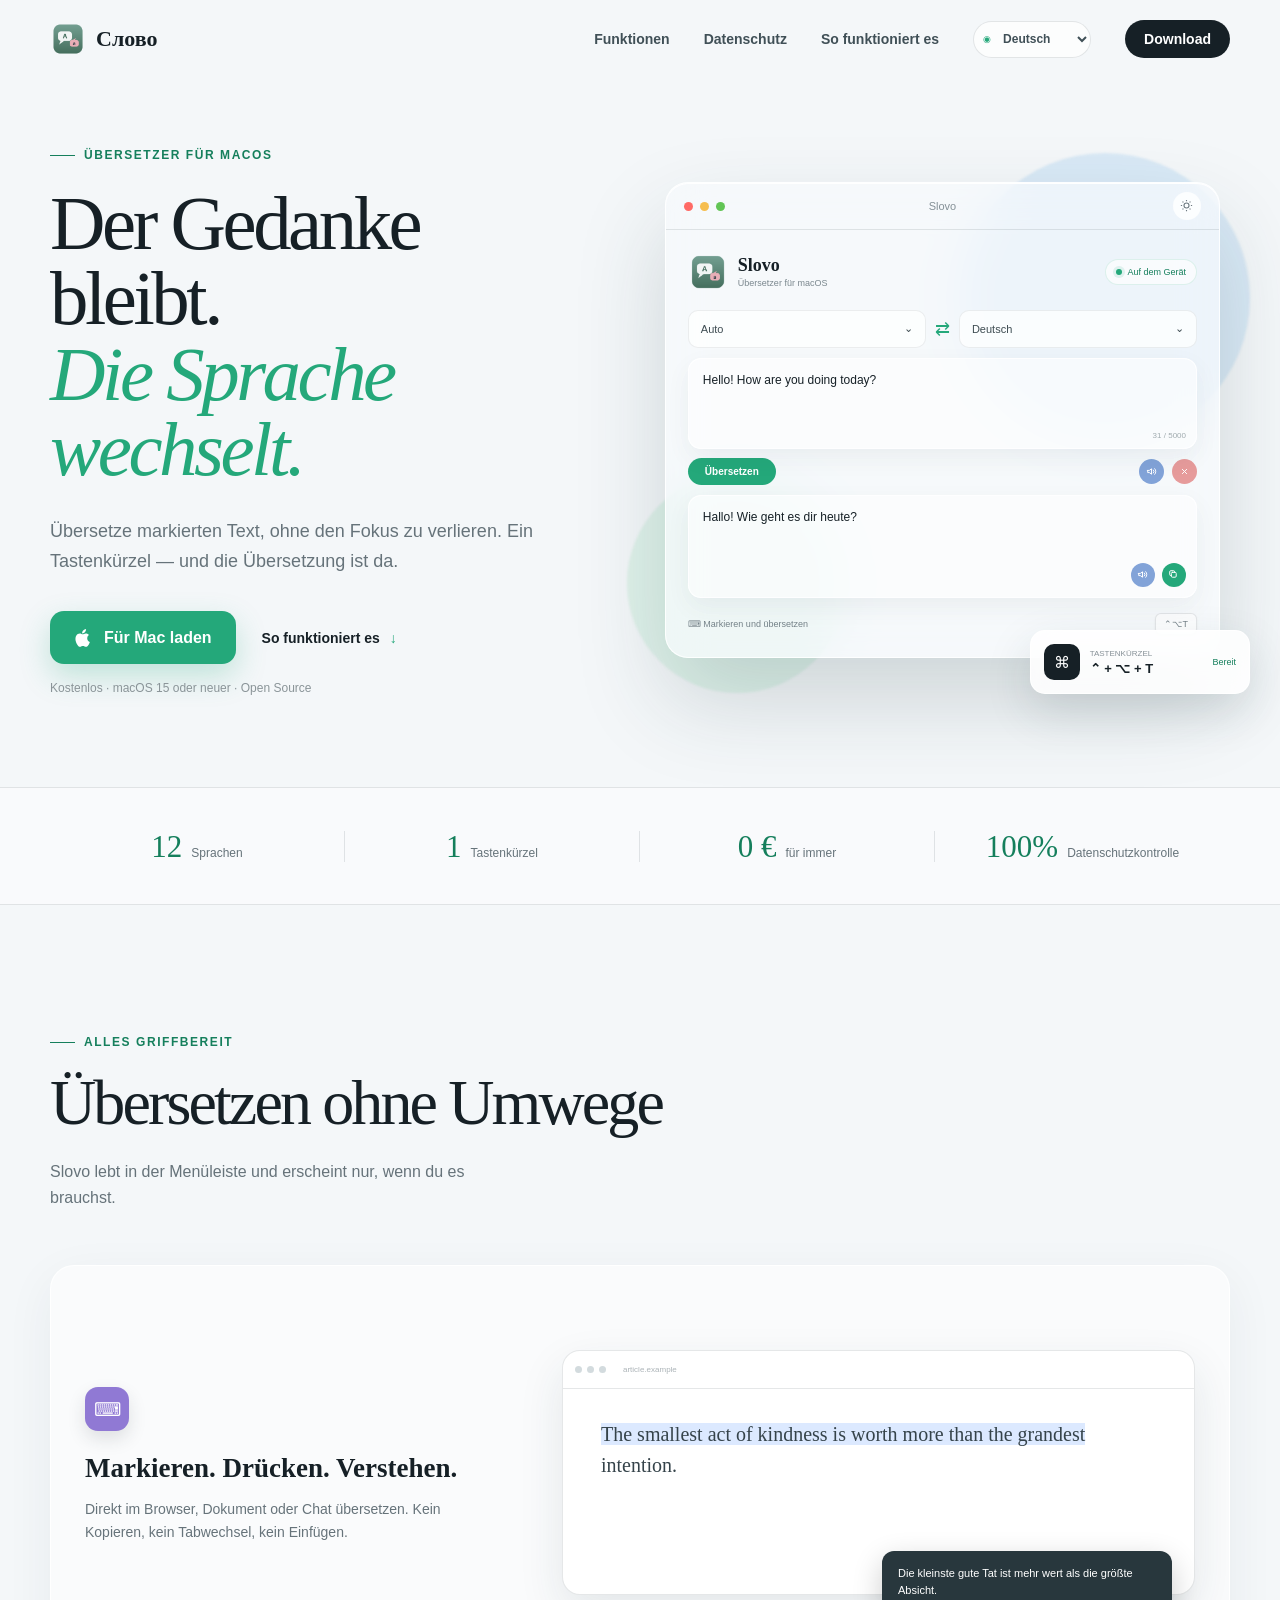
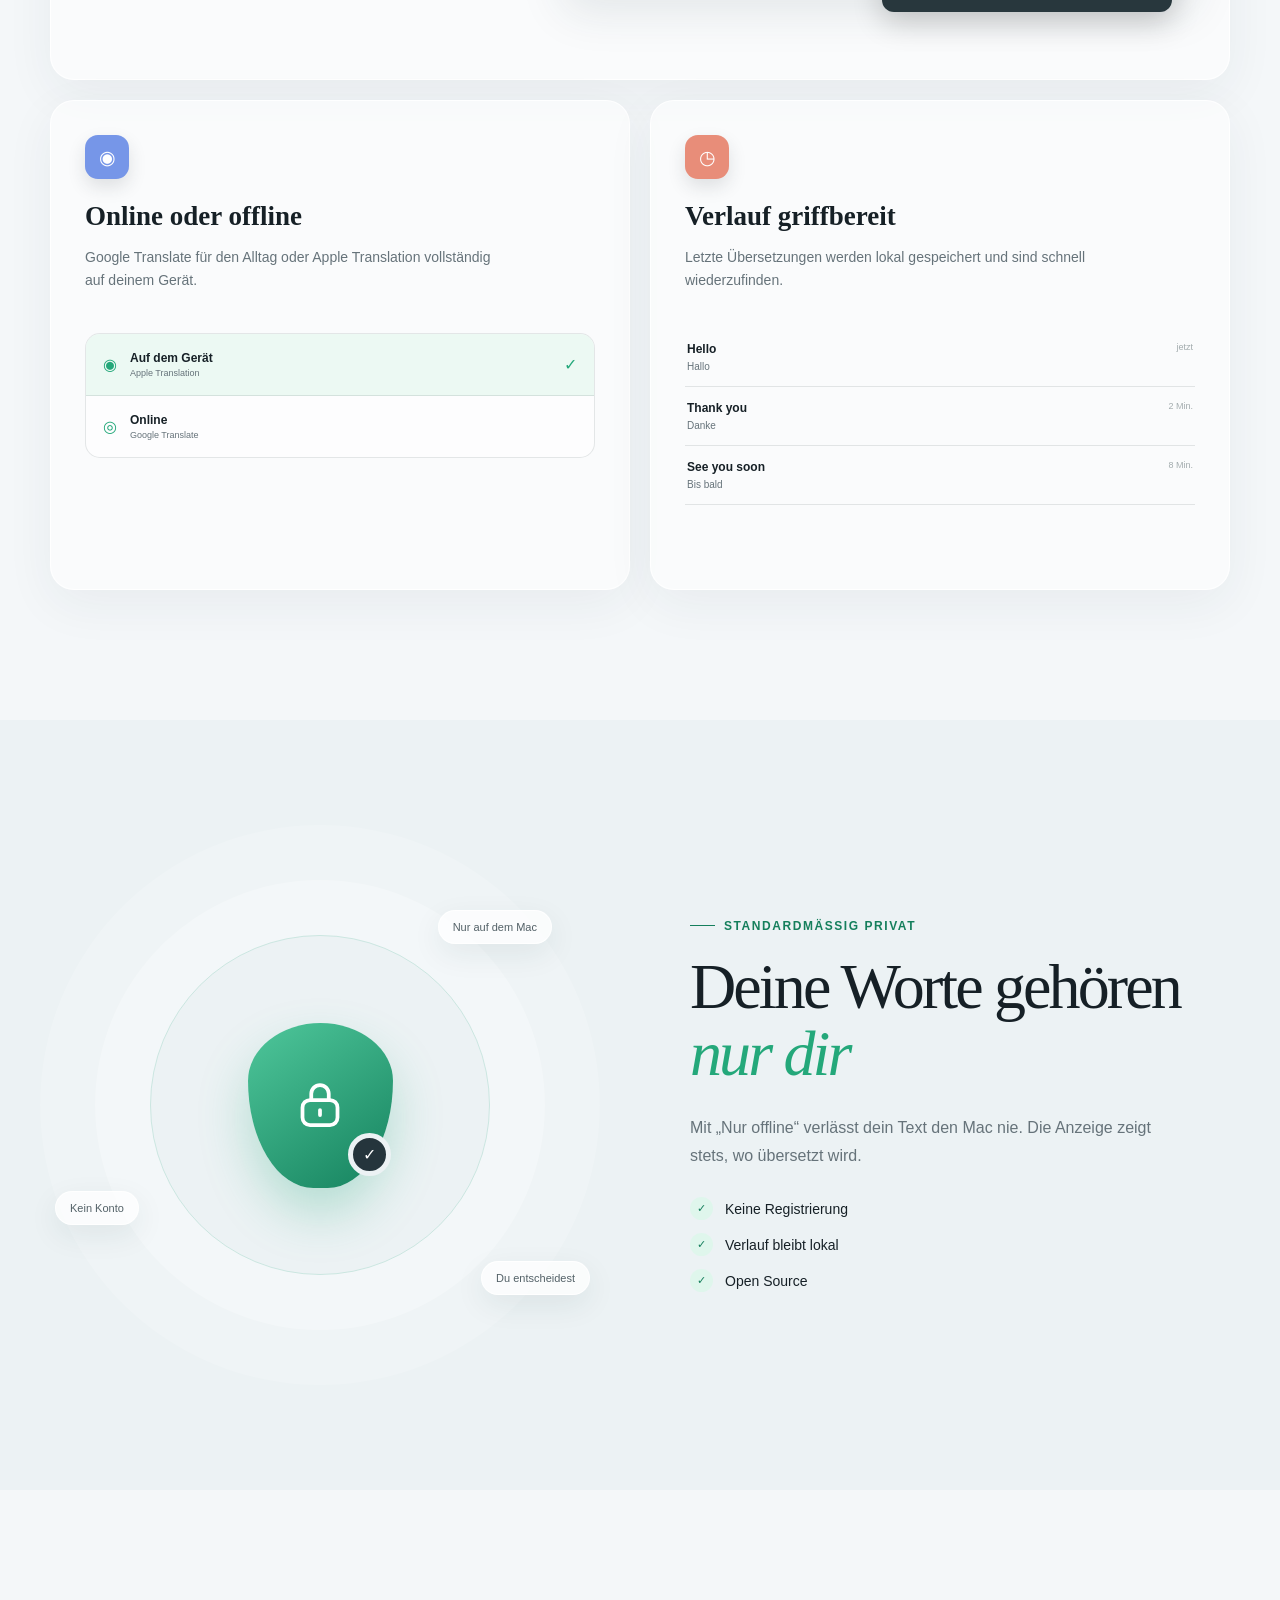
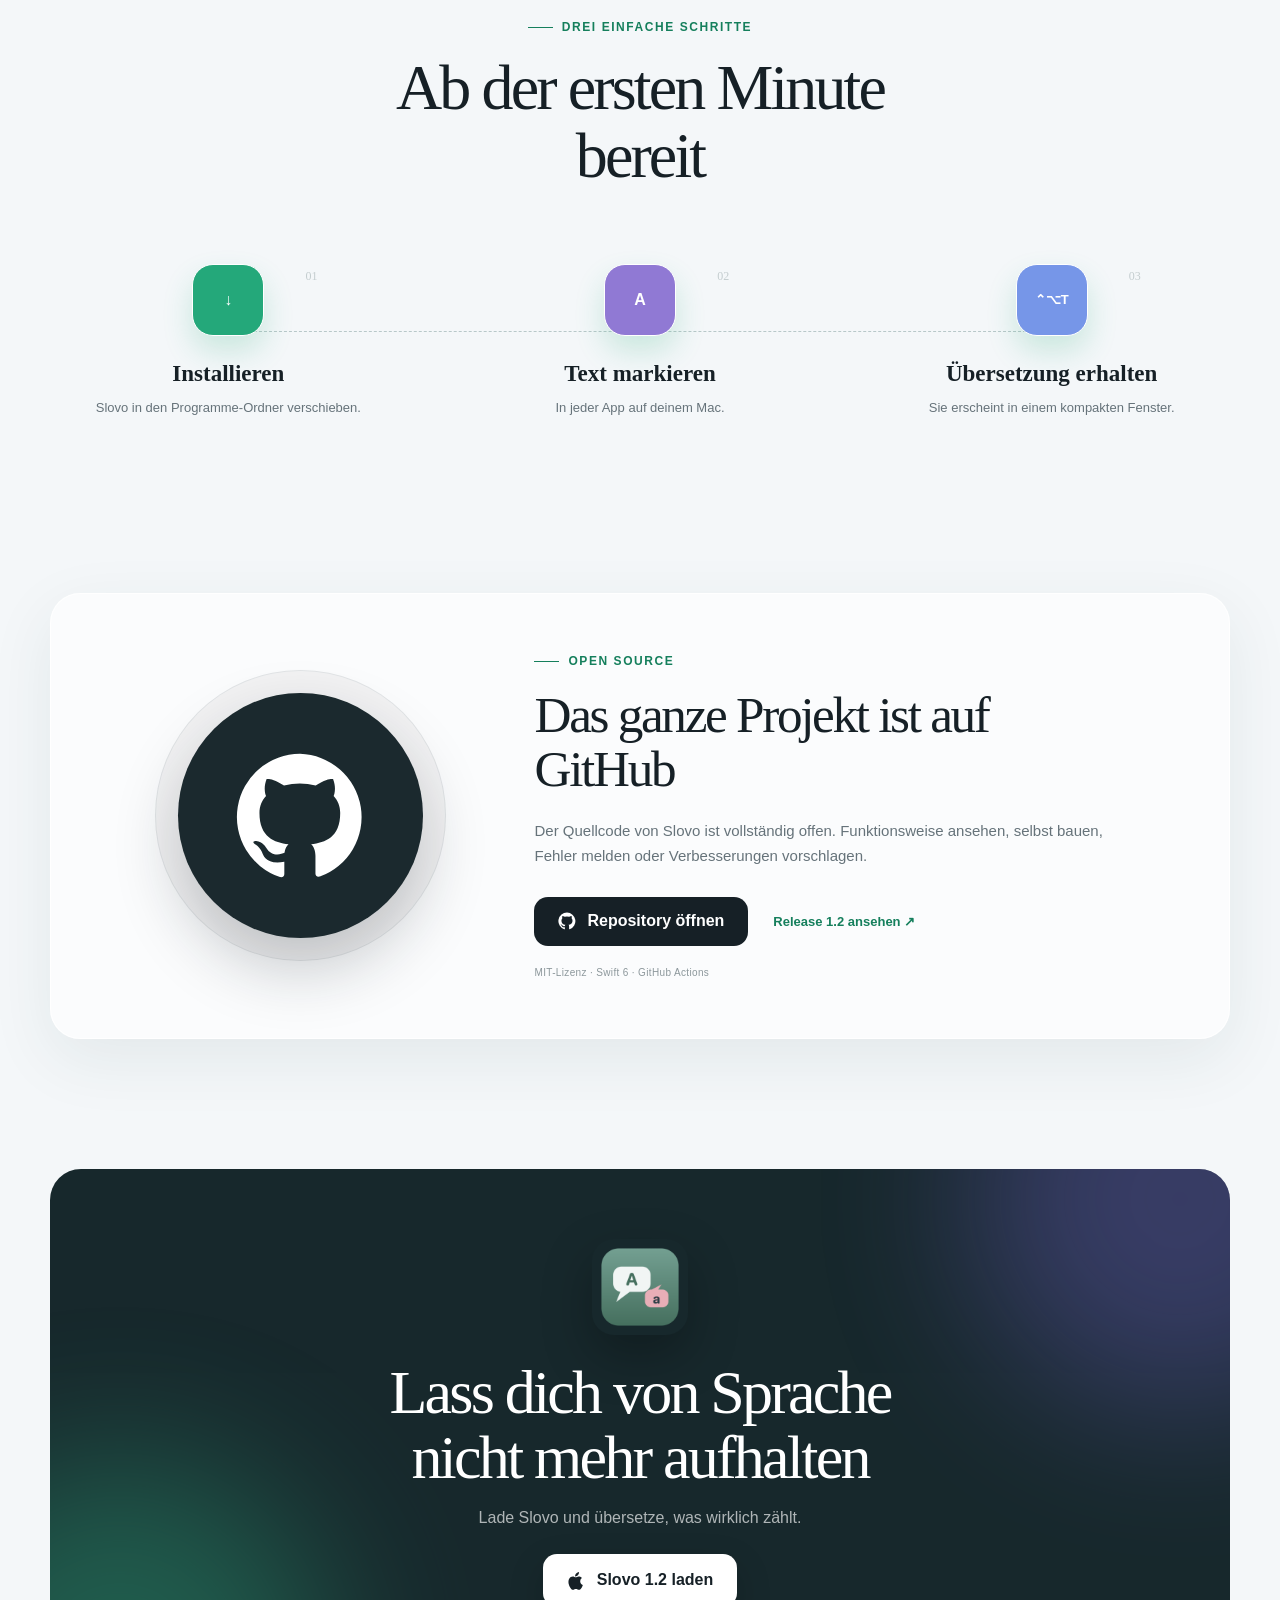
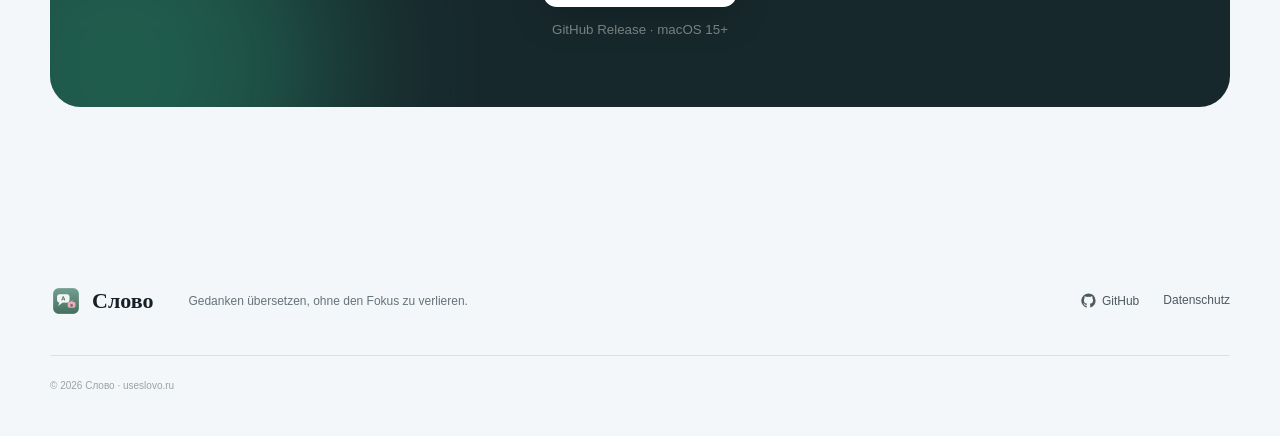
==== website/de/index.html @ 65efa054 "Add multilingual website for GitHub Pages" ====
<!doctype html>
<html lang="de">
  <head>
    <meta charset="UTF-8" />
    <meta name="viewport" content="width=device-width, initial-scale=1" />
    <meta name="theme-color" content="#eef4f8" />
    <meta name="robots" content="index, follow, max-image-preview:large, max-snippet:-1, max-video-preview:-1" />
    <meta name="description" content="Schneller, privater Übersetzer für macOS. Markierten Text per Tastenkürzel online oder direkt auf dem Gerät übersetzen." />
    <meta name="application-name" content="Slovo" />
    <link rel="canonical" href="https://useslovo.ru/de/" />
    <link rel="alternate" hreflang="ru" href="https://useslovo.ru/ru/" />
    <link rel="alternate" hreflang="en" href="https://useslovo.ru/en/" />
    <link rel="alternate" hreflang="es" href="https://useslovo.ru/es/" />
    <link rel="alternate" hreflang="de" href="https://useslovo.ru/de/" />
    <link rel="alternate" hreflang="fr" href="https://useslovo.ru/fr/" />
    <link rel="alternate" hreflang="it" href="https://useslovo.ru/it/" />
    <link rel="alternate" hreflang="pt" href="https://useslovo.ru/pt/" />
    <link rel="alternate" hreflang="zh" href="https://useslovo.ru/zh/" />
    <link rel="alternate" hreflang="ja" href="https://useslovo.ru/ja/" />
    <link rel="alternate" hreflang="ko" href="https://useslovo.ru/ko/" />
    <link rel="alternate" hreflang="tr" href="https://useslovo.ru/tr/" />
    <link rel="alternate" hreflang="uk" href="https://useslovo.ru/uk/" />
    <link rel="alternate" hreflang="x-default" href="https://useslovo.ru/" />
    <meta property="og:title" content="Slovo — kostenloser Übersetzer für macOS" />
    <meta property="og:description" content="Schneller, privater Übersetzer für macOS. Markierten Text per Tastenkürzel online oder direkt auf dem Gerät übersetzen." />
    <meta property="og:type" content="website" />
    <meta property="og:url" content="https://useslovo.ru/de/" />
    <meta property="og:image" content="https://useslovo.ru/assets/app-icon.png" />
    <meta property="og:image:width" content="512" />
    <meta property="og:image:height" content="512" />
    <meta property="og:locale" content="de_DE" />
    <meta property="og:locale:alternate" content="ru_RU" />
    <meta property="og:locale:alternate" content="en_US" />
    <meta property="og:locale:alternate" content="es_ES" />
    <meta property="og:locale:alternate" content="fr_FR" />
    <meta property="og:locale:alternate" content="it_IT" />
    <meta property="og:locale:alternate" content="pt_BR" />
    <meta property="og:locale:alternate" content="zh_CN" />
    <meta property="og:locale:alternate" content="ja_JP" />
    <meta property="og:locale:alternate" content="ko_KR" />
    <meta property="og:locale:alternate" content="tr_TR" />
    <meta property="og:locale:alternate" content="uk_UA" />
    <meta name="twitter:card" content="summary" />
    <meta name="twitter:title" content="Slovo — kostenloser Übersetzer für macOS" />
    <meta name="twitter:description" content="Schneller, privater Übersetzer für macOS. Markierten Text per Tastenkürzel online oder direkt auf dem Gerät übersetzen." />
    <meta name="twitter:image" content="https://useslovo.ru/assets/app-icon.png" />
    <title>Slovo — kostenloser Übersetzer für macOS</title>
    <link rel="icon" href="../assets/app-icon.png" />
    <link rel="apple-touch-icon" href="../assets/app-icon.png" />
    <link rel="stylesheet" href="../styles.css?v=2026-08-04-3" />
    <script type="application/ld+json">{"@context":"https://schema.org","@type":"SoftwareApplication","name":"Слово","alternateName":"Slovo","url":"https://useslovo.ru/de/","description":"Schneller, privater Übersetzer für macOS. Markierten Text per Tastenkürzel online oder direkt auf dem Gerät übersetzen.","applicationCategory":"UtilitiesApplication","operatingSystem":"macOS 15 or later","inLanguage":"de","image":"https://useslovo.ru/assets/app-icon.png","downloadUrl":"https://github.com/Dosash/Translator-for-macOS/releases/latest/download/Translator.dmg","softwareVersion":"1.2","offers":{"@type":"Offer","price":"0","priceCurrency":"USD"},"license":"https://opensource.org/license/mit"}</script>
    <script src="../script.js?v=2026-08-04-3" defer></script>
  </head>
  <body data-language="de">
    <a class="skip-link" href="#main">Zum Inhalt springen</a>

    <header class="site-header" data-header>
      <div class="shell header-inner">
        <a class="brand" href="#top" aria-label="Slovo — Startseite"><img src="../assets/app-icon.png" width="36" height="36" alt="" /><span>Слово</span></a>
        <button class="menu-button" type="button" aria-label="Menü öffnen" aria-expanded="false" data-menu-button><span></span><span></span></button>
        <nav class="nav" aria-label="Funktionen" data-nav>
          <a href="#features">Funktionen</a><a href="#privacy">Datenschutz</a><a href="#how-it-works">So funktioniert es</a>
          <label class="language-select"><span class="sr-only">Sprache wählen</span><select data-language-select aria-label="Sprache wählen"><option value="ru">Русский</option><option value="en">English</option><option value="es">Español</option><option value="de" selected>Deutsch</option><option value="fr">Français</option><option value="it">Italiano</option><option value="pt">Português</option><option value="zh">中文</option><option value="ja">日本語</option><option value="ko">한국어</option><option value="tr">Türkçe</option><option value="uk">Українська</option></select></label>
          <a class="nav-download" href="#download">Download</a>
        </nav>
      </div>
    </header>

    <main id="main">
      <section class="hero shell" id="top">
        <div class="hero-copy reveal">
          <div class="eyebrow"><span></span> Übersetzer für macOS</div>
          <h1>Der Gedanke bleibt.<br /><em>Die Sprache wechselt.</em></h1>
          <p class="hero-lead">Übersetze markierten Text, ohne den Fokus zu verlieren. Ein Tastenkürzel — und die Übersetzung ist da.</p>
          <div class="hero-actions">
            <a class="button button-primary" href="#download"><svg viewBox="0 0 24 24" aria-hidden="true"><path d="M16.7 12.9c0-2.6 2.1-3.9 2.2-4-1.2-1.8-3.1-2-3.8-2-1.6-.2-3.2 1-4 1-.9 0-2.3-1-3.7-1-1.9 0-3.6 1.1-4.6 2.8-2 3.4-.5 8.5 1.4 11.3.9 1.4 2 2.9 3.5 2.8 1.4-.1 2-1 3.7-1s2.2 1 3.7 1c1.5 0 2.5-1.4 3.4-2.8 1.1-1.6 1.5-3.2 1.5-3.3-.1 0-3.3-1.3-3.3-4.8ZM14 5.2c.8-1 1.4-2.4 1.2-3.8-1.2.1-2.7.8-3.6 1.8-.8.9-1.5 2.3-1.3 3.7 1.4.1 2.8-.7 3.7-1.7Z"/></svg>Für Mac laden</a>
            <a class="text-link" href="#how-it-works">So funktioniert es <span>↓</span></a>
          </div>
          <p class="hero-note">Kostenlos · macOS 15 oder neuer · Open Source</p>
        </div>

        <div class="hero-visual reveal" data-delay="1" aria-label="Übersetzer für macOS">
          <div class="orb orb-one"></div><div class="orb orb-two"></div>
          <div class="mac-window">
            <div class="window-topbar"><div class="traffic"><i></i><i></i><i></i></div><span>Slovo</span><button class="theme-button" type="button" aria-label="Vorschauthema ändern" aria-pressed="false" data-theme-button><svg viewBox="0 0 24 24" aria-hidden="true"><path d="M12 3v2m0 14v2M3 12h2m14 0h2M5.64 5.64l1.42 1.42m9.88 9.88 1.42 1.42m0-12.72-1.42 1.42M7.06 16.94l-1.42 1.42M16 12a4 4 0 1 1-8 0 4 4 0 0 1 8 0Z"/></svg></button></div>
            <div class="translator-card">
              <div class="app-heading"><div class="mini-brand"><img src="../assets/app-icon.png" width="40" height="40" alt="" /><div><strong>Slovo</strong><small>Übersetzer für macOS</small></div></div><span class="privacy-pill"><i></i>Auf dem Gerät</span></div>
              <div class="language-row"><button type="button">Auto <span>⌄</span></button><span class="swap" aria-hidden="true">⇄</span><button type="button">Deutsch <span>⌄</span></button></div>
              <div class="translation-box source-box"><span>Hello! How are you doing today?</span><small>31 / 5000</small></div>
              <div class="translate-row"><button type="button">Übersetzen</button><span class="mock-icon mock-speaker"><svg viewBox="0 0 24 24" aria-hidden="true"><path d="M5 10v4h3l4 3V7l-4 3H5Z"/><path d="M15.5 9.2a4 4 0 0 1 0 5.6"/><path d="M18 6.8a7.4 7.4 0 0 1 0 10.4"/></svg></span><span class="mock-icon mock-clear"><svg viewBox="0 0 24 24" aria-hidden="true"><path d="m8 8 8 8M16 8l-8 8"/></svg></span></div>
              <div class="translation-box result-box"><span>Hallo! Wie geht es dir heute?</span><div class="result-actions"><span class="mock-icon mock-speaker"><svg viewBox="0 0 24 24" aria-hidden="true"><path d="M5 10v4h3l4 3V7l-4 3H5Z"/><path d="M15.5 9.2a4 4 0 0 1 0 5.6"/><path d="M18 6.8a7.4 7.4 0 0 1 0 10.4"/></svg></span><span class="mock-icon mock-copy"><svg viewBox="0 0 24 24" aria-hidden="true"><rect x="8" y="8" width="9" height="9" rx="2"/><path d="M14 8V7a2 2 0 0 0-2-2H7a2 2 0 0 0-2 2v5a2 2 0 0 0 2 2h1"/></svg></span></div></div>
              <div class="app-footer"><span>⌨ Markieren und übersetzen</span><kbd>⌃⌥T</kbd></div>
            </div>
          </div>
          <div class="hotkey-card"><div class="hotkey-icon">⌘</div><div><small>Tastenkürzel</small><strong>⌃ + ⌥ + T</strong></div><span>Bereit</span></div>
        </div>
      </section>

      <section class="trust-strip" aria-label="Alles griffbereit"><div class="shell trust-grid"><div><strong>12</strong><span>Sprachen</span></div><div><strong>1</strong><span>Tastenkürzel</span></div><div><strong>0 €</strong><span>für immer</span></div><div><strong>100%</strong><span>Datenschutzkontrolle</span></div></div></section>

      <section class="section shell" id="features">
        <div class="section-heading reveal"><div class="eyebrow"><span></span> Alles griffbereit</div><h2>Übersetzen ohne Umwege</h2><p>Slovo lebt in der Menüleiste und erscheint nur, wenn du es brauchst.</p></div>
        <div class="feature-grid">
          <article class="feature-card feature-wide reveal"><div class="feature-copy"><div class="feature-icon lilac">⌨</div><h3>Markieren. Drücken. Verstehen.</h3><p>Direkt im Browser, Dokument oder Chat übersetzen. Kein Kopieren, kein Tabwechsel, kein Einfügen.</p></div><div class="selection-demo"><div class="browser-bar"><i></i><i></i><i></i><span>article.example</span></div><p>The smallest act of kindness is worth more than the grandest intention.</p><div class="selection-popover">Die kleinste gute Tat ist mehr wert als die größte Absicht.</div></div></article>
          <article class="feature-card reveal" data-delay="1"><div class="feature-icon blue">◉</div><h3>Online oder offline</h3><p>Google Translate für den Alltag oder Apple Translation vollständig auf deinem Gerät.</p><div class="engine-toggle"><div class="active"><span>◉</span><div><strong>Auf dem Gerät</strong><small>Apple Translation</small></div><i>✓</i></div><div><span>◎</span><div><strong>Online</strong><small>Google Translate</small></div></div></div></article>
          <article class="feature-card reveal" data-delay="2"><div class="feature-icon coral">◷</div><h3>Verlauf griffbereit</h3><p>Letzte Übersetzungen werden lokal gespeichert und sind schnell wiederzufinden.</p><div class="history-list"><div><span><b>Hello</b><small>Hallo</small></span><time>jetzt</time></div><div><span><b>Thank you</b><small>Danke</small></span><time>2 Min.</time></div><div><span><b>See you soon</b><small>Bis bald</small></span><time>8 Min.</time></div></div></article>
        </div>
      </section>

      <section class="section privacy-section" id="privacy"><div class="shell privacy-layout">
        <div class="privacy-visual reveal"><div class="shield-rings"><div class="shield"><svg viewBox="0 0 24 24" aria-hidden="true"><rect x="5" y="10" width="14" height="10" rx="3"/><path d="M8.5 10V7.5a3.5 3.5 0 0 1 7 0V10"/><path d="M12 14v2"/></svg><span>✓</span></div></div><span class="privacy-label label-local">Nur auf dem Mac</span><span class="privacy-label label-control">Du entscheidest</span><span class="privacy-label label-private">Kein Konto</span></div>
        <div class="privacy-copy reveal" data-delay="1"><div class="eyebrow"><span></span> Standardmäßig privat</div><h2>Deine Worte gehören<br /><em>nur dir</em></h2><p>Mit „Nur offline“ verlässt dein Text den Mac nie. Die Anzeige zeigt stets, wo übersetzt wird.</p><ul><li><span>✓</span>Keine Registrierung</li><li><span>✓</span>Verlauf bleibt lokal</li><li><span>✓</span>Open Source</li></ul></div>
      </div></section>

      <section class="section shell how" id="how-it-works"><div class="section-heading centered reveal"><div class="eyebrow"><span></span> Drei einfache Schritte</div><h2>Ab der ersten Minute bereit</h2></div><ol class="steps"><li class="reveal"><span class="step-number">01</span><div class="step-icon">↓</div><h3>Installieren</h3><p>Slovo in den Programme-Ordner verschieben.</p></li><li class="reveal" data-delay="1"><span class="step-number">02</span><div class="step-icon">A</div><h3>Text markieren</h3><p>In jeder App auf deinem Mac.</p></li><li class="reveal" data-delay="2"><span class="step-number">03</span><div class="step-icon">⌃⌥T</div><h3>Übersetzung erhalten</h3><p>Sie erscheint in einem kompakten Fenster.</p></li></ol></section>

      <section class="section github-section" id="open-source"><div class="shell github-card reveal"><div class="github-mark"><svg class="" viewBox="0 0 24 24" aria-hidden="true"><path d="M12 .7a11.5 11.5 0 0 0-3.64 22.4c.58.1.79-.25.79-.56v-2.23c-3.22.7-3.9-1.37-3.9-1.37-.52-1.34-1.28-1.7-1.28-1.7-1.05-.72.08-.7.08-.7 1.16.08 1.77 1.19 1.77 1.19 1.03 1.77 2.7 1.26 3.36.96.1-.75.4-1.26.73-1.55-2.57-.3-5.28-1.29-5.28-5.69 0-1.26.45-2.29 1.19-3.1-.12-.3-.52-1.47.11-3.06 0 0 .97-.31 3.16 1.18a10.98 10.98 0 0 1 5.76 0c2.19-1.49 3.16-1.18 3.16-1.18.63 1.59.23 2.76.11 3.06.74.81 1.19 1.84 1.19 3.1 0 4.42-2.71 5.39-5.29 5.68.42.36.79 1.06.79 2.14v3.18c0 .31.21.67.8.56A11.5 11.5 0 0 0 12 .7Z"/></svg></div><div class="github-copy"><div class="eyebrow"><span></span> Open Source</div><h2>Das ganze Projekt ist auf GitHub</h2><p>Der Quellcode von Slovo ist vollständig offen. Funktionsweise ansehen, selbst bauen, Fehler melden oder Verbesserungen vorschlagen.</p><div class="github-actions"><a class="button github-primary" href="https://github.com/Dosash/Translator-for-macOS" target="_blank" rel="noreferrer"><svg class="button-github-icon" viewBox="0 0 24 24" aria-hidden="true"><path d="M12 .7a11.5 11.5 0 0 0-3.64 22.4c.58.1.79-.25.79-.56v-2.23c-3.22.7-3.9-1.37-3.9-1.37-.52-1.34-1.28-1.7-1.28-1.7-1.05-.72.08-.7.08-.7 1.16.08 1.77 1.19 1.77 1.19 1.03 1.77 2.7 1.26 3.36.96.1-.75.4-1.26.73-1.55-2.57-.3-5.28-1.29-5.28-5.69 0-1.26.45-2.29 1.19-3.1-.12-.3-.52-1.47.11-3.06 0 0 .97-.31 3.16 1.18a10.98 10.98 0 0 1 5.76 0c2.19-1.49 3.16-1.18 3.16-1.18.63 1.59.23 2.76.11 3.06.74.81 1.19 1.84 1.19 3.1 0 4.42-2.71 5.39-5.29 5.68.42.36.79 1.06.79 2.14v3.18c0 .31.21.67.8.56A11.5 11.5 0 0 0 12 .7Z"/></svg>Repository öffnen</a><a class="github-release-link" href="https://github.com/Dosash/Translator-for-macOS/releases/latest" target="_blank" rel="noreferrer">Release 1.2 ansehen ↗</a></div><small>MIT-Lizenz · Swift 6 · GitHub Actions</small></div></div></section>

      <section class="section shell download-section" id="download"><div class="download-card reveal"><div class="download-glow glow-left"></div><div class="download-glow glow-right"></div><img src="../assets/app-icon.png" width="96" height="96" alt="Slovo" /><h2>Lass dich von Sprache<br />nicht mehr aufhalten</h2><p>Lade Slovo und übersetze, was wirklich zählt.</p><a class="button button-light" href="https://github.com/Dosash/Translator-for-macOS/releases/latest/download/Translator.dmg"><svg viewBox="0 0 24 24" aria-hidden="true"><path d="M16.7 12.9c0-2.6 2.1-3.9 2.2-4-1.2-1.8-3.1-2-3.8-2-1.6-.2-3.2 1-4 1-.9 0-2.3-1-3.7-1-1.9 0-3.6 1.1-4.6 2.8-2 3.4-.5 8.5 1.4 11.3.9 1.4 2 2.9 3.5 2.8 1.4-.1 2-1 3.7-1s2.2 1 3.7 1c1.5 0 2.5-1.4 3.4-2.8 1.1-1.6 1.5-3.2 1.5-3.3-.1 0-3.3-1.3-3.3-4.8ZM14 5.2c.8-1 1.4-2.4 1.2-3.8-1.2.1-2.7.8-3.6 1.8-.8.9-1.5 2.3-1.3 3.7 1.4.1 2.8-.7 3.7-1.7Z"/></svg>Slovo 1.2 laden</a><small>GitHub Release · macOS 15+</small></div></section>
    </main>

    <footer class="footer"><div class="shell footer-inner"><a class="brand" href="#top"><img src="../assets/app-icon.png" width="32" height="32" alt="" /><span>Слово</span></a><p>Gedanken übersetzen, ohne den Fokus zu verlieren.</p><div class="footer-links"><a class="footer-github" href="https://github.com/Dosash/Translator-for-macOS" target="_blank" rel="noreferrer"><svg class="footer-github-icon" viewBox="0 0 24 24" aria-hidden="true"><path d="M12 .7a11.5 11.5 0 0 0-3.64 22.4c.58.1.79-.25.79-.56v-2.23c-3.22.7-3.9-1.37-3.9-1.37-.52-1.34-1.28-1.7-1.28-1.7-1.05-.72.08-.7.08-.7 1.16.08 1.77 1.19 1.77 1.19 1.03 1.77 2.7 1.26 3.36.96.1-.75.4-1.26.73-1.55-2.57-.3-5.28-1.29-5.28-5.69 0-1.26.45-2.29 1.19-3.1-.12-.3-.52-1.47.11-3.06 0 0 .97-.31 3.16 1.18a10.98 10.98 0 0 1 5.76 0c2.19-1.49 3.16-1.18 3.16-1.18.63 1.59.23 2.76.11 3.06.74.81 1.19 1.84 1.19 3.1 0 4.42-2.71 5.39-5.29 5.68.42.36.79 1.06.79 2.14v3.18c0 .31.21.67.8.56A11.5 11.5 0 0 0 12 .7Z"/></svg>GitHub</a><a href="#privacy">Datenschutz</a></div><span class="copyright">© 2026 Слово · useslovo.ru</span></div></footer>
  </body>
</html>
---- website/styles.css ----
:root {
  --bg: #f4f7f9;
  --paper: #ffffff;
  --ink: #162026;
  --muted: #66737a;
  --line: rgba(20, 37, 45, 0.11);
  --green: #24a87a;
  --green-deep: #157f5c;
  --mint: #dff6ec;
  --blue: #7696e8;
  --lilac: #9079d4;
  --coral: #e88d79;
  --serif: Iowan Old Style, Baskerville, "Times New Roman", serif;
  --sans: -apple-system, BlinkMacSystemFont, "SF Pro Display", "Segoe UI", sans-serif;
  --shadow: 0 30px 80px rgba(29, 56, 65, 0.13);
}

* { box-sizing: border-box; }
html { scroll-behavior: smooth; }
body { margin: 0; overflow-x: clip; color: var(--ink); background: var(--bg); font-family: var(--sans); -webkit-font-smoothing: antialiased; }
a { color: inherit; text-decoration: none; }
button { font: inherit; }
img { display: block; max-width: 100%; }
.shell { width: min(1180px, calc(100% - 48px)); margin-inline: auto; }
.skip-link { position: fixed; z-index: 100; top: 12px; left: 12px; padding: 10px 14px; border-radius: 8px; background: var(--ink); color: white; transform: translateY(-150%); }
.skip-link:focus { transform: translateY(0); }

.site-header { position: fixed; z-index: 30; top: 0; width: 100%; transition: background .25s, box-shadow .25s; }
.site-header.scrolled { background: rgba(244, 247, 249, .82); box-shadow: 0 1px 0 var(--line); backdrop-filter: blur(18px); }
.header-inner { height: 78px; display: flex; align-items: center; justify-content: space-between; }
.brand { display: inline-flex; gap: 10px; align-items: center; font: 700 22px/1 var(--serif); }
.brand img { border-radius: 9px; }
.nav { display: flex; align-items: center; gap: 34px; color: #405057; font-size: 14px; font-weight: 550; }
.nav a { transition: color .2s; }
.nav a:hover { color: var(--green-deep); }
.nav-download { padding: 11px 19px; border-radius: 999px; color: white !important; background: var(--ink); }
.language-select { position: relative; display: inline-flex; align-items: center; }
.language-select::before { content: "◉"; position: absolute; z-index: 1; left: 10px; color: var(--green); font-size: 9px; pointer-events: none; }
.language-select select { height: 37px; max-width: 118px; padding: 0 24px 0 25px; border: 1px solid var(--line); border-radius: 999px; color: #405057; background: rgba(255,255,255,.68); cursor: pointer; font: 600 12px var(--sans); }
.sr-only { position: absolute; width: 1px; height: 1px; padding: 0; margin: -1px; overflow: hidden; clip: rect(0,0,0,0); white-space: nowrap; border: 0; }
.menu-button { display: none; width: 42px; height: 42px; padding: 0; border: 0; border-radius: 50%; background: white; }
.menu-button span { display: block; width: 18px; height: 1.5px; margin: 5px auto; background: var(--ink); transition: transform .2s; }

.hero { min-height: 770px; padding-top: 148px; padding-bottom: 80px; display: grid; grid-template-columns: .94fr 1.06fr; align-items: center; gap: 42px; }
.eyebrow { display: flex; align-items: center; gap: 9px; color: var(--green-deep); font-size: 12px; font-weight: 750; letter-spacing: .13em; text-transform: uppercase; }
.eyebrow span { width: 25px; height: 1px; background: currentColor; }
h1, h2 { margin: 0; font-family: var(--serif); font-weight: 500; letter-spacing: -.045em; }
h1 { max-width: 570px; margin-top: 24px; font-size: clamp(56px, 6vw, 84px); line-height: .98; }
h1 em, h2 em { color: var(--green); font-weight: inherit; }
.hero-lead { max-width: 530px; margin: 30px 0 0; color: var(--muted); font-size: 18px; line-height: 1.65; }
.hero-actions { display: flex; align-items: center; gap: 26px; margin-top: 35px; }
.button { min-height: 53px; display: inline-flex; align-items: center; justify-content: center; gap: 11px; padding: 0 24px; border: 0; border-radius: 14px; cursor: pointer; font-weight: 700; transition: transform .2s, box-shadow .2s, background .2s; }
.button:hover { transform: translateY(-2px); }
.button svg { width: 19px; height: 19px; fill: currentColor; }
.button-primary { color: white; background: var(--green); box-shadow: 0 12px 30px rgba(36, 168, 122, .25); }
.button-primary:hover { background: var(--green-deep); box-shadow: 0 16px 34px rgba(36, 168, 122, .3); }
.text-link { font-size: 14px; font-weight: 650; }
.text-link span { display: inline-block; margin-left: 6px; color: var(--green); }
.hero-note { margin-top: 17px; color: #8a9498; font-size: 12px; }

.hero-visual { position: relative; min-width: 0; padding: 24px 10px 40px 38px; }
.orb { position: absolute; border-radius: 50%; filter: blur(1px); }
.orb-one { top: -5px; right: -20px; width: 290px; height: 290px; background: rgba(207, 228, 244, .72); }
.orb-two { bottom: 5px; left: 0; width: 220px; height: 220px; background: rgba(218, 240, 231, .8); }
.mac-window { position: relative; z-index: 2; overflow: hidden; border: 1px solid rgba(255,255,255,.86); border-radius: 23px; background: rgba(247, 250, 252, .68); box-shadow: 0 42px 90px rgba(31, 59, 69, .18), inset 0 1px 0 white; backdrop-filter: blur(22px); }
.window-topbar { height: 47px; padding: 0 18px; display: grid; grid-template-columns: 1fr auto 1fr; align-items: center; border-bottom: 1px solid var(--line); color: #849096; font-size: 11px; }
.traffic { display: flex; gap: 7px; }
.traffic i { width: 9px; height: 9px; border-radius: 50%; background: #ff6a65; }
.traffic i:nth-child(2) { background: #f6be4f; }
.traffic i:nth-child(3) { background: #62c555; }
.theme-button { justify-self: end; width: 28px; height: 28px; display: grid; place-items: center; border: 0; border-radius: 50%; color: #6d7a81; background: rgba(255,255,255,.8); cursor: pointer; }
.theme-button svg { width: 15px; fill: none; stroke: currentColor; stroke-width: 1.8; }
.translator-card { padding: 22px; transition: color .3s, background .3s; }
.app-heading, .mini-brand, .language-row, .translate-row, .app-footer { display: flex; align-items: center; }
.app-heading { justify-content: space-between; }
.mini-brand { gap: 10px; }
.mini-brand img { border-radius: 11px; }
.mini-brand strong, .mini-brand small { display: block; }
.mini-brand strong { font-family: var(--serif); font-size: 18px; }
.mini-brand small { margin-top: 2px; color: #7a878d; font-size: 9px; }
.privacy-pill { padding: 7px 10px; border: 1px solid rgba(36,168,122,.14); border-radius: 999px; color: var(--green-deep); background: rgba(255,255,255,.68); font-size: 9px; }
.privacy-pill i { display: inline-block; width: 6px; height: 6px; margin-right: 5px; border-radius: 50%; background: var(--green); box-shadow: 0 0 0 3px rgba(36,168,122,.13); }
.language-row { gap: 9px; margin-top: 18px; }
.language-row button { flex: 1; height: 38px; display: flex; justify-content: space-between; align-items: center; padding: 0 12px; border: 1px solid rgba(20,37,45,.08); border-radius: 10px; color: #3e4c52; background: rgba(255,255,255,.74); font-size: 11px; }
.swap { color: var(--green); font-size: 18px; }
.translation-box { position: relative; min-height: 91px; margin-top: 10px; padding: 14px; border: 1px solid rgba(255,255,255,.9); border-radius: 13px; background: rgba(255,255,255,.55); box-shadow: 0 9px 25px rgba(29,56,65,.06); font-size: 12px; }
.translation-box small { position: absolute; right: 10px; bottom: 8px; color: #a0aaae; font-size: 8px; }
.translate-row { height: 46px; gap: 8px; }
.translate-row button { margin-right: auto; padding: 8px 17px; border: 0; border-radius: 999px; color: white; background: var(--green); font-size: 10px; font-weight: 700; }
.translate-row > .mock-icon { width: 25px; height: 25px; display: grid; place-items: center; border-radius: 50%; color: white; background: #82a3d8; }
.translate-row > .mock-icon:last-child { background: #e69b9b; }
.result-box { margin-top: 0; min-height: 103px; }
.result-actions { position: absolute; right: 10px; bottom: 10px; display: flex; gap: 7px; }
.result-actions .mock-icon { width: 24px; height: 24px; display: grid; place-items: center; border-radius: 50%; color: white; background: #82a3d8; }
.result-actions .mock-icon:last-child { background: var(--green); }
.mock-icon svg { width: 13px; height: 13px; fill: none; stroke: currentColor; stroke-width: 1.8; stroke-linecap: round; stroke-linejoin: round; }
.app-footer { justify-content: space-between; margin-top: 15px; color: #748188; font-size: 9px; }
kbd { padding: 5px 8px; border: 1px solid var(--line); border-radius: 6px; background: rgba(255,255,255,.7); box-shadow: 0 1px 2px rgba(0,0,0,.08); font-family: var(--sans); }
.hotkey-card { position: absolute; z-index: 3; right: -20px; bottom: 4px; display: flex; align-items: center; gap: 10px; width: 220px; padding: 13px; border: 1px solid rgba(255,255,255,.9); border-radius: 15px; background: rgba(255,255,255,.87); box-shadow: 0 18px 45px rgba(31,59,69,.15); backdrop-filter: blur(14px); }
.hotkey-icon { width: 36px; height: 36px; display: grid; place-items: center; border-radius: 10px; color: white; background: var(--ink); }
.hotkey-card small, .hotkey-card strong { display: block; }
.hotkey-card small { color: #879197; font-size: 8px; text-transform: uppercase; }
.hotkey-card strong { margin-top: 3px; font-size: 13px; }
.hotkey-card > span { margin-left: auto; color: var(--green-deep); font-size: 9px; }
.mac-window.dark .translator-card { color: #f1f7fb; background: linear-gradient(145deg, #081520, #131c35 60%, #2a0e30); }
.mac-window.dark .mini-brand small, .mac-window.dark .app-footer { color: rgba(255,255,255,.58); }
.mac-window.dark .language-row button, .mac-window.dark .translation-box, .mac-window.dark kbd, .mac-window.dark .privacy-pill { color: #edf5fa; border-color: rgba(255,255,255,.13); background: rgba(255,255,255,.09); }

.trust-strip { border-block: 1px solid var(--line); background: rgba(255,255,255,.38); }
.trust-grid { min-height: 116px; display: grid; grid-template-columns: repeat(4, 1fr); align-items: center; }
.trust-grid > div { display: flex; justify-content: center; align-items: baseline; gap: 9px; border-right: 1px solid var(--line); }
.trust-grid > div:last-child { border-right: 0; }
.trust-grid strong { font: 500 31px/1 var(--serif); color: var(--green-deep); }
.trust-grid span { color: var(--muted); font-size: 12px; }

.section { padding-block: 130px; }
.section-heading { max-width: 620px; margin-bottom: 54px; }
h2 { margin-top: 20px; font-size: clamp(43px, 5vw, 66px); line-height: 1.05; }
.section-heading > p { max-width: 480px; margin: 22px 0 0; color: var(--muted); line-height: 1.65; }
.feature-grid { display: grid; grid-template-columns: 1fr 1fr; gap: 20px; }
.feature-card { overflow: hidden; min-height: 490px; padding: 34px; border: 1px solid rgba(255,255,255,.85); border-radius: 24px; background: rgba(255,255,255,.55); box-shadow: 0 14px 50px rgba(31,59,69,.06); }
.feature-wide { min-height: 415px; grid-column: 1 / -1; display: grid; grid-template-columns: .8fr 1.2fr; align-items: center; gap: 55px; }
.feature-icon { width: 44px; height: 44px; display: grid; place-items: center; margin-bottom: 22px; border-radius: 13px; color: white; font-size: 19px; box-shadow: 0 8px 18px rgba(40,50,55,.13); }
.feature-icon.lilac { background: var(--lilac); }.feature-icon.blue { background: var(--blue); }.feature-icon.coral { background: var(--coral); }
.feature-card h3, .steps h3 { margin: 0; font: 600 27px/1.15 var(--serif); }
.feature-card > p, .feature-copy p { max-width: 410px; color: var(--muted); font-size: 14px; line-height: 1.65; }
.selection-demo { position: relative; min-height: 245px; padding: 58px 38px 30px; border: 1px solid var(--line); border-radius: 18px; background: white; box-shadow: 0 18px 45px rgba(31,59,69,.1); }
.browser-bar { position: absolute; top: 0; left: 0; right: 0; height: 38px; display: flex; align-items: center; gap: 5px; padding: 0 12px; border-bottom: 1px solid var(--line); }
.browser-bar i { width: 7px; height: 7px; border-radius: 50%; background: #d3dbde; }
.browser-bar span { margin-left: 12px; color: #abb3b7; font-size: 8px; }
.selection-demo p { margin: 10px 0; font: 500 20px/1.55 var(--serif); color: #35434a; }
.selection-demo p::first-line { background: #dce9ff; }
.selection-popover { position: absolute; right: 22px; bottom: -18px; width: 290px; padding: 14px 16px; border-radius: 12px; color: white; background: #28373d; box-shadow: 0 10px 30px rgba(0,0,0,.2); font-size: 11px; line-height: 1.5; }
.engine-toggle { margin-top: 40px; overflow: hidden; border: 1px solid var(--line); border-radius: 15px; background: rgba(255,255,255,.6); }
.engine-toggle > div { display: flex; align-items: center; gap: 13px; padding: 17px; border-bottom: 1px solid var(--line); }
.engine-toggle > div:last-child { border: 0; }
.engine-toggle .active { background: rgba(223,246,236,.55); }
.engine-toggle > div > span { color: var(--green); }
.engine-toggle strong, .engine-toggle small { display: block; }
.engine-toggle strong { font-size: 12px; }.engine-toggle small { margin-top: 3px; color: var(--muted); font-size: 9px; }
.engine-toggle i { margin-left: auto; color: var(--green); font-style: normal; }
.history-list { margin-top: 35px; }
.history-list > div { display: flex; justify-content: space-between; padding: 14px 2px; border-bottom: 1px solid var(--line); }
.history-list b, .history-list small { display: block; }.history-list b { font-size: 12px; }.history-list small { margin-top: 5px; color: var(--muted); font-size: 10px; }
.history-list time { color: #a2abad; font-size: 9px; }

.privacy-section { background: #ecf2f4; }
.privacy-layout { display: grid; grid-template-columns: 1fr 1fr; align-items: center; gap: 100px; }
.privacy-visual { position: relative; min-height: 510px; display: grid; place-items: center; }
.shield-rings { width: 340px; height: 340px; display: grid; place-items: center; border: 1px solid rgba(36,168,122,.16); border-radius: 50%; box-shadow: 0 0 0 55px rgba(255,255,255,.26), 0 0 0 110px rgba(255,255,255,.14); }
.shield { position: relative; width: 145px; height: 165px; display: grid; place-items: center; border-radius: 50% 50% 45% 45% / 35% 35% 65% 65%; color: white; background: linear-gradient(145deg, #4fc79b, #15825e); box-shadow: 0 25px 50px rgba(36,168,122,.28); font-size: 56px; }
.shield > svg { width: 60px; height: 60px; fill: none; stroke: currentColor; stroke-width: 1.5; stroke-linecap: round; stroke-linejoin: round; }
.shield span { position: absolute; right: 2px; bottom: 12px; width: 43px; height: 43px; display: grid; place-items: center; border: 5px solid #ecf2f4; border-radius: 50%; background: #25353c; font-size: 16px; }
.privacy-label { position: absolute; padding: 10px 14px; border: 1px solid rgba(255,255,255,.9); border-radius: 999px; background: rgba(255,255,255,.72); box-shadow: 0 10px 30px rgba(31,59,69,.08); color: #536167; font-size: 11px; }
.label-local { top: 60px; right: 38px; }.label-control { bottom: 65px; right: 0; }.label-private { left: 5px; bottom: 135px; }
.privacy-copy > p { max-width: 490px; margin: 27px 0; color: var(--muted); font-size: 16px; line-height: 1.75; }
.privacy-copy ul { margin: 0; padding: 0; list-style: none; }
.privacy-copy li { display: flex; align-items: center; gap: 12px; margin-top: 13px; font-size: 14px; }
.privacy-copy li span { width: 23px; height: 23px; display: grid; place-items: center; border-radius: 50%; color: var(--green-deep); background: var(--mint); font-size: 11px; }

.centered { margin-inline: auto; text-align: center; }.centered .eyebrow { justify-content: center; }
.how .section-heading { margin-bottom: 75px; }
.steps { position: relative; display: grid; grid-template-columns: repeat(3, 1fr); gap: 55px; margin: 0; padding: 0; list-style: none; }
.steps::before { content: ""; position: absolute; z-index: -1; top: 67px; left: 16%; right: 16%; border-top: 1px dashed #b8c8c9; }
.steps li { position: relative; text-align: center; }
.step-number { position: absolute; top: 5px; right: 25%; color: #c4cdcf; font: 500 12px var(--serif); }
.step-icon { width: 72px; height: 72px; display: grid; place-items: center; margin: 0 auto 25px; border: 1px solid white; border-radius: 21px; color: white; background: var(--green); box-shadow: 0 15px 30px rgba(36,168,122,.2); font-weight: 750; }
.steps li:nth-child(2) .step-icon { background: var(--lilac); }.steps li:nth-child(3) .step-icon { background: var(--blue); font-size: 13px; }
.steps h3 { font-size: 23px; }.steps p { color: var(--muted); font-size: 13px; }

.github-section { padding-block: 35px 100px; }
.github-card { min-height: 420px; display: grid; grid-template-columns: .72fr 1.28fr; align-items: center; gap: 60px; padding: 60px 75px; border: 1px solid rgba(255,255,255,.9); border-radius: 30px; background: rgba(255,255,255,.62); box-shadow: 0 20px 65px rgba(31,59,69,.08); }
.github-mark { width: 245px; height: 245px; display: grid; place-items: center; justify-self: center; border-radius: 50%; color: white; background: #1b292e; box-shadow: 0 30px 65px rgba(22,32,38,.23), 0 0 0 22px rgba(255,255,255,.55), 0 0 0 23px var(--line); }
.github-mark svg { width: 132px; height: 132px; fill: currentColor; }
.github-copy h2 { max-width: 590px; font-size: clamp(40px, 4vw, 58px); }
.github-copy > p { max-width: 610px; margin: 22px 0 28px; color: var(--muted); font-size: 15px; line-height: 1.7; }
.github-actions { display: flex; align-items: center; gap: 25px; }
.github-primary { min-height: 49px; color: white; background: var(--ink); }
.github-primary:hover { background: #2b3d44; box-shadow: 0 13px 28px rgba(22,32,38,.18); }
.button-github-icon { width: 18px !important; height: 18px !important; fill: currentColor; }
.github-release-link { color: var(--green-deep); font-size: 13px; font-weight: 700; }
.github-copy > small { display: block; margin-top: 21px; color: #8c979b; font-size: 10px; letter-spacing: .035em; }

.download-section { padding-top: 30px; }
.download-card { position: relative; overflow: hidden; min-height: 480px; padding: 70px 30px; display: flex; flex-direction: column; align-items: center; text-align: center; border-radius: 31px; color: white; background: #17282c; }
.download-card > *:not(.download-glow) { position: relative; z-index: 2; }
.download-card > img { border-radius: 22px; box-shadow: 0 20px 50px rgba(0,0,0,.28); }
.download-card h2 { margin-top: 25px; font-size: clamp(42px, 5vw, 62px); }
.download-card p { margin: 19px 0 27px; color: rgba(255,255,255,.66); }
.button-light { color: var(--ink); background: white; box-shadow: 0 13px 35px rgba(0,0,0,.18); }
.button-light:hover { background: #effaf5; }
.download-card small { margin-top: 15px; color: rgba(255,255,255,.42); }
.download-glow { position: absolute; width: 420px; height: 420px; border-radius: 50%; filter: blur(80px); opacity: .3; }
.glow-left { left: -140px; bottom: -170px; background: #36d79a; }.glow-right { right: -160px; top: -180px; background: #846dea; }

.footer { padding: 45px 0; }
.footer-inner { display: grid; grid-template-columns: auto 1fr auto; align-items: center; gap: 35px; }
.footer-inner p { color: var(--muted); font-size: 12px; }.footer-links { display: flex; gap: 24px; color: #4d5a60; font-size: 12px; }
.footer-github { display: inline-flex; align-items: center; gap: 6px; }.footer-github-icon { width: 15px; height: 15px; fill: currentColor; }
.copyright { grid-column: 1 / -1; padding-top: 24px; border-top: 1px solid var(--line); color: #9aa3a6; font-size: 10px; }
.reveal { opacity: 0; transform: translateY(22px); transition: opacity .7s ease, transform .7s ease; }
.reveal[data-delay="1"] { transition-delay: .12s; }.reveal[data-delay="2"] { transition-delay: .24s; }
.reveal.visible { opacity: 1; transform: translateY(0); }
:focus-visible { outline: 3px solid rgba(36,168,122,.4); outline-offset: 3px; }

@media (max-width: 900px) {
  .menu-button { display: block; }
  .nav { position: fixed; top: 78px; left: 24px; right: 24px; display: none; padding: 18px; flex-direction: column; align-items: stretch; gap: 5px; border: 1px solid var(--line); border-radius: 16px; background: rgba(255,255,255,.96); box-shadow: var(--shadow); }
  .nav.open { display: flex; }.nav a { padding: 12px; }.nav-download { text-align: center; }
  .language-select { margin: 5px 12px 10px; }.language-select select { width: 100%; max-width: none; }
  .hero { grid-template-columns: 1fr; padding-top: 130px; }
  .hero-copy { text-align: center; }.hero-copy .eyebrow, .hero-actions { justify-content: center; }.hero-lead { margin-inline: auto; }
  .hero-visual { width: min(630px, 100%); margin-inline: auto; }
  .feature-wide, .privacy-layout, .github-card { grid-template-columns: 1fr; }.feature-wide { gap: 30px; }.privacy-layout { gap: 25px; }.privacy-copy { max-width: 600px; margin-inline: auto; }
  .github-card { gap: 45px; padding: 55px; }.github-mark { width: 190px; height: 190px; }.github-mark svg { width: 100px; height: 100px; }
  .trust-grid { grid-template-columns: 1fr 1fr; padding-block: 22px; gap: 25px; }.trust-grid > div:nth-child(2) { border-right: 0; }
}

@media (max-width: 680px) {
  .shell { width: min(100% - 30px, 1180px); }
  .header-inner { height: 68px; }.nav { top: 68px; left: 15px; right: 15px; }
  .hero { min-height: auto; padding-top: 115px; gap: 40px; }.hero h1 { font-size: clamp(49px, 15vw, 65px); }.hero-lead { font-size: 16px; }.hero-actions { flex-direction: column; gap: 18px; }
  .hero-visual { padding: 10px 0 50px; }.orb-one { right: 0; }.translator-card { padding: 14px; }.mac-window { border-radius: 18px; }.hotkey-card { right: 0; width: 190px; }.privacy-pill { display: none; }
  .section { padding-block: 90px; }.section-heading { margin-bottom: 36px; }.feature-grid { grid-template-columns: 1fr; }.feature-wide { grid-column: auto; }.feature-card { min-height: 0; padding: 25px; }
  .selection-demo { padding-inline: 22px; }.selection-popover { right: 8px; width: min(280px, calc(100% - 16px)); }
  .trust-grid { grid-template-columns: 1fr 1fr; }.trust-grid > div { flex-direction: column; gap: 4px; align-items: center; }.trust-grid strong { font-size: 26px; }
  .privacy-visual { min-height: 390px; transform: scale(.82); }.shield-rings { width: 280px; height: 280px; }.label-local { right: 0; }.label-private { left: -20px; }
  .steps { grid-template-columns: 1fr; gap: 45px; }.steps::before { display: none; }.step-number { right: calc(50% - 65px); }
  .github-section { padding-bottom: 60px; }.github-card { padding: 45px 24px; text-align: center; }.github-copy .eyebrow { justify-content: center; }.github-mark { width: 145px; height: 145px; box-shadow: 0 25px 50px rgba(22,32,38,.2), 0 0 0 14px rgba(255,255,255,.55); }.github-mark svg { width: 75px; height: 75px; }.github-actions { flex-direction: column; gap: 18px; }
  .download-card { min-height: 440px; padding: 55px 20px; }.footer-inner { grid-template-columns: 1fr; text-align: center; justify-items: center; gap: 12px; }.copyright { width: 100%; }
}

@media (prefers-reduced-motion: reduce) {
  html { scroll-behavior: auto; }
  *, *::before, *::after { animation-duration: .01ms !important; transition-duration: .01ms !important; }
  .reveal { opacity: 1; transform: none; }
}
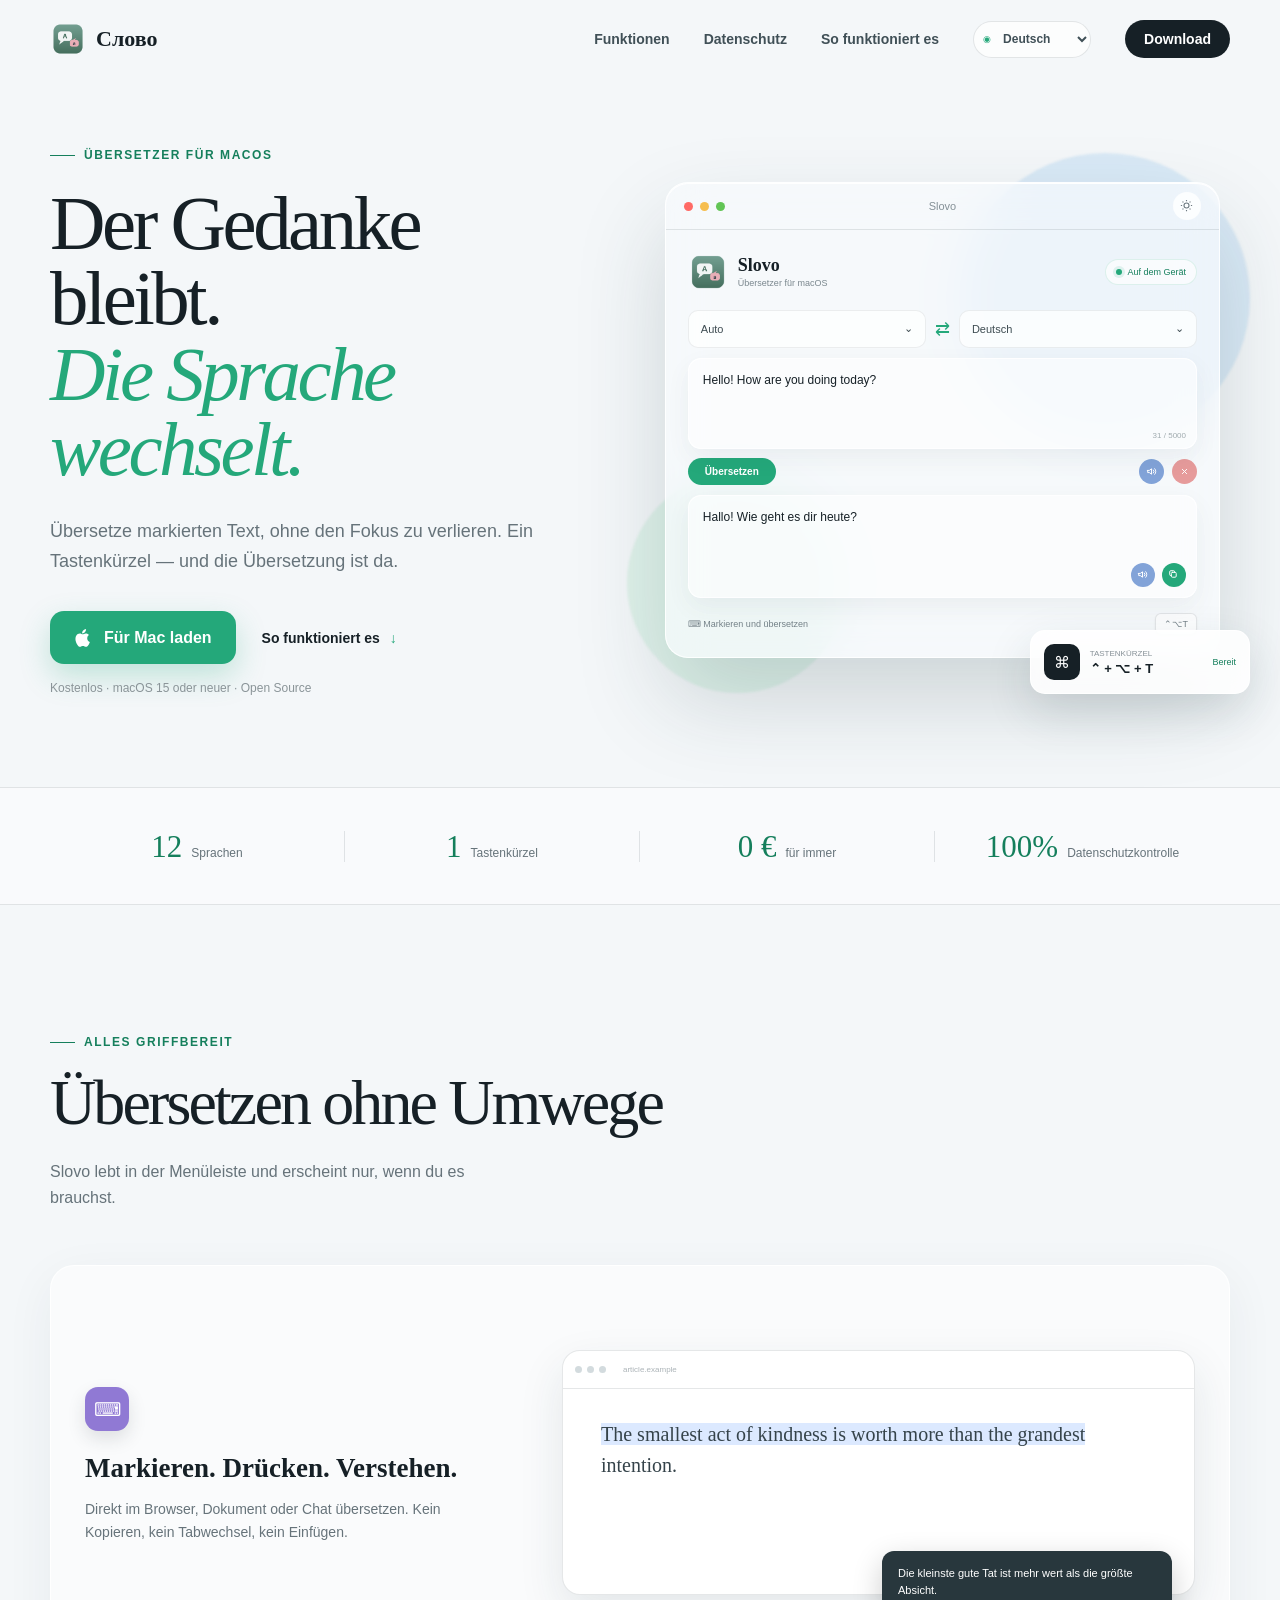
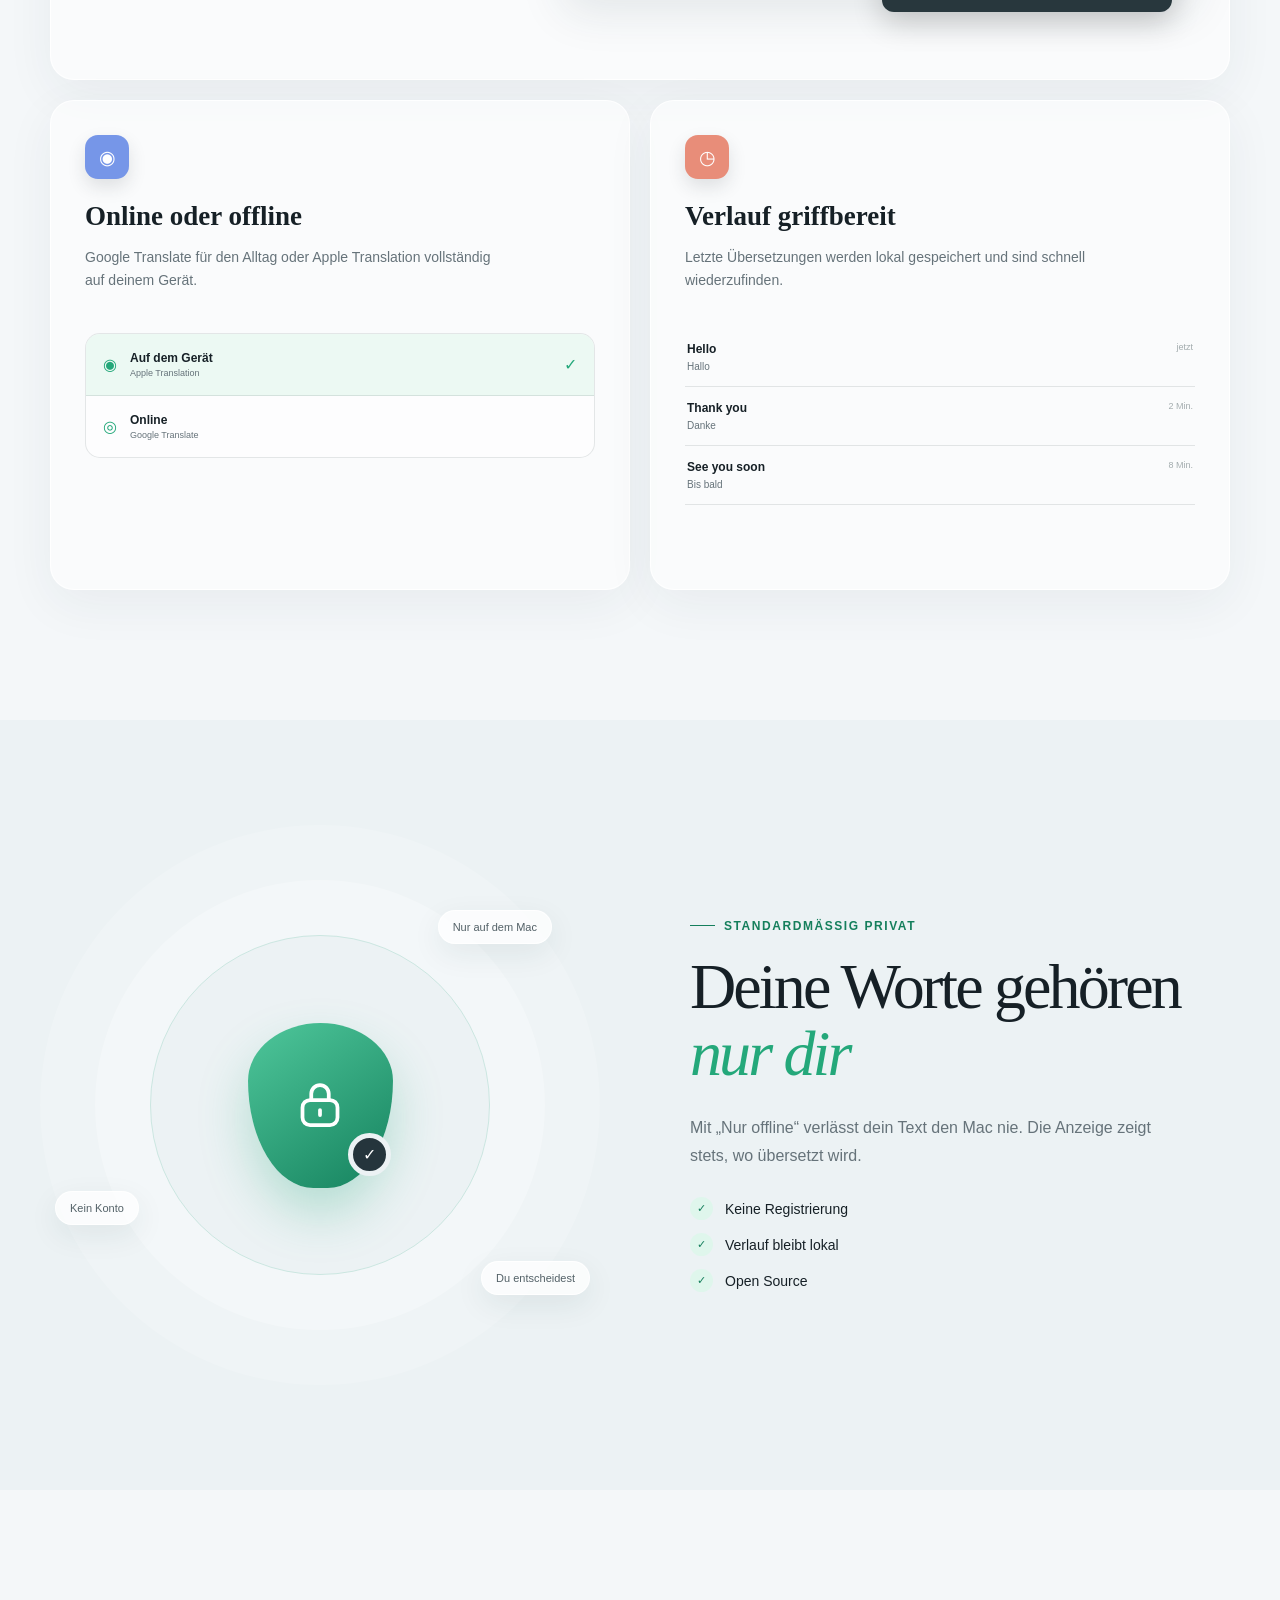
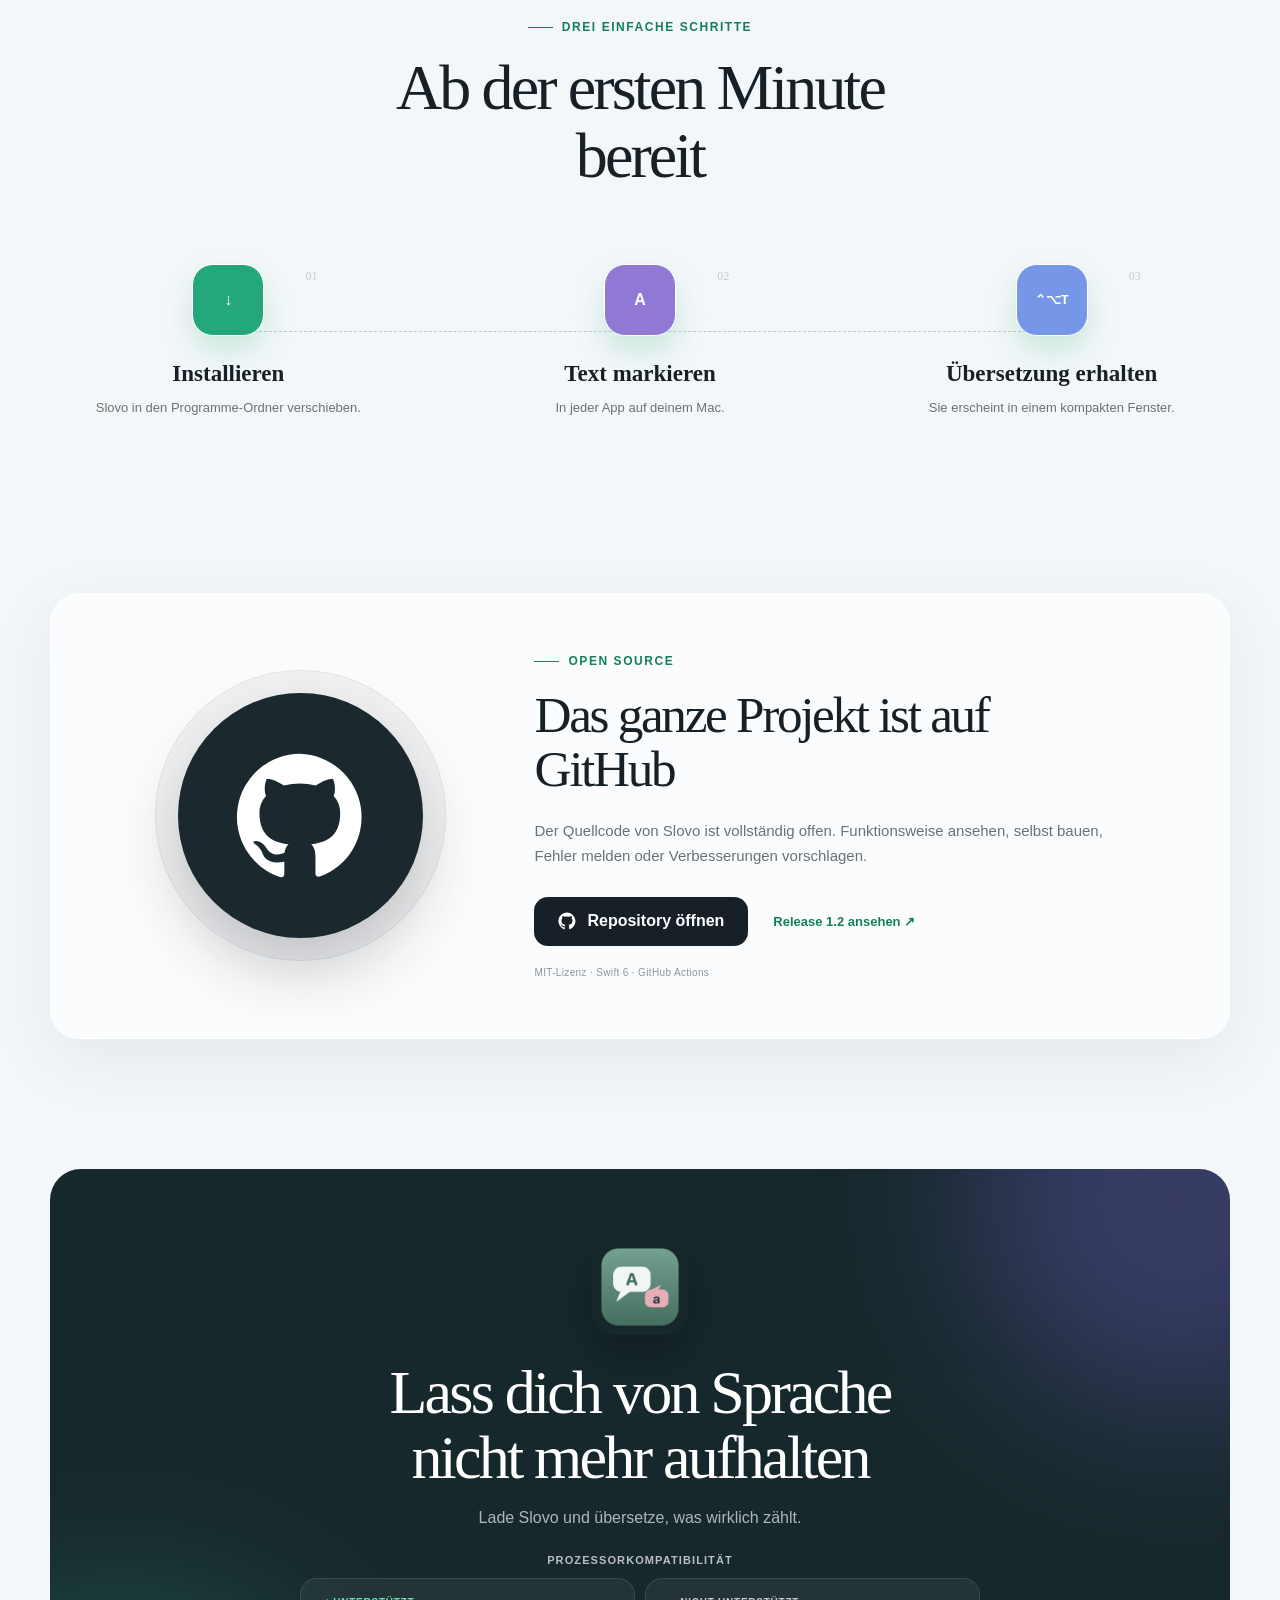
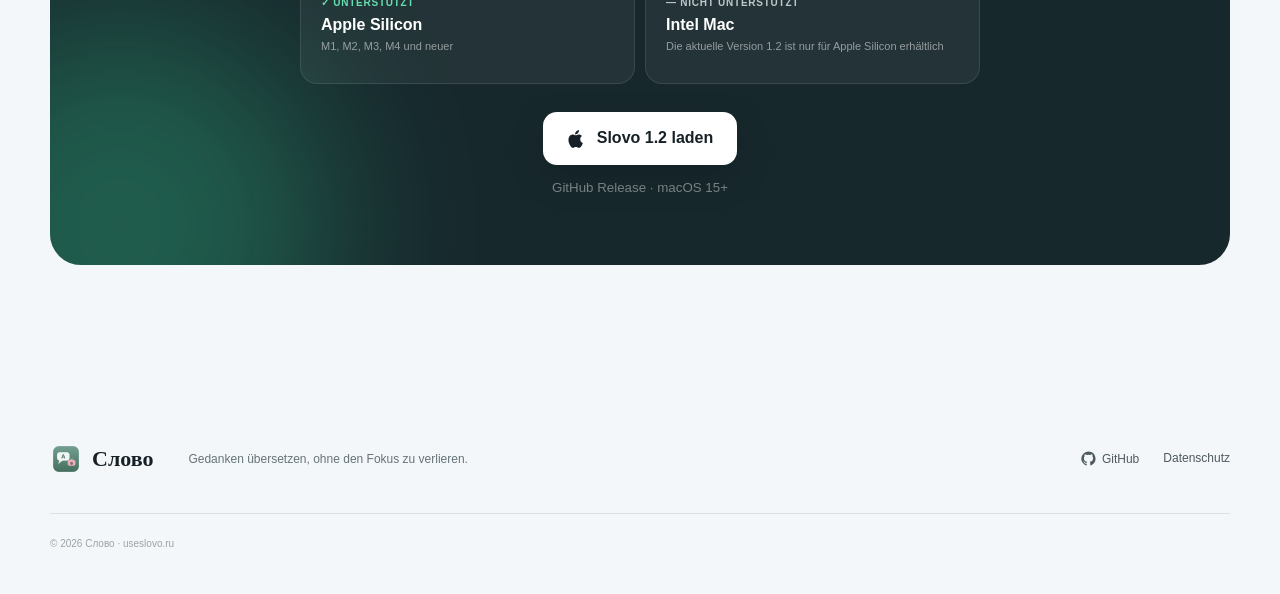
==== commit f94472b3: "Document processor compatibility on website" ====
--- a/website/de/index.html
+++ b/website/de/index.html
@@ -47,9 +47,9 @@
     <title>Slovo — kostenloser Übersetzer für macOS</title>
     <link rel="icon" href="../assets/app-icon.png" />
     <link rel="apple-touch-icon" href="../assets/app-icon.png" />
-    <link rel="stylesheet" href="../styles.css?v=2026-08-04-3" />
-    <script type="application/ld+json">{"@context":"https://schema.org","@type":"SoftwareApplication","name":"Слово","alternateName":"Slovo","url":"https://useslovo.ru/de/","description":"Schneller, privater Übersetzer für macOS. Markierten Text per Tastenkürzel online oder direkt auf dem Gerät übersetzen.","applicationCategory":"UtilitiesApplication","operatingSystem":"macOS 15 or later","inLanguage":"de","image":"https://useslovo.ru/assets/app-icon.png","downloadUrl":"https://github.com/Dosash/Translator-for-macOS/releases/latest/download/Translator.dmg","softwareVersion":"1.2","offers":{"@type":"Offer","price":"0","priceCurrency":"USD"},"license":"https://opensource.org/license/mit"}</script>
-    <script src="../script.js?v=2026-08-04-3" defer></script>
+    <link rel="stylesheet" href="../styles.css?v=2026-08-04-4" />
+    <script type="application/ld+json">{"@context":"https://schema.org","@type":"SoftwareApplication","name":"Слово","alternateName":"Slovo","url":"https://useslovo.ru/de/","description":"Schneller, privater Übersetzer für macOS. Markierten Text per Tastenkürzel online oder direkt auf dem Gerät übersetzen.","applicationCategory":"UtilitiesApplication","operatingSystem":"macOS 15 or later","processorRequirements":"Apple Silicon (arm64), M1 or newer. Intel Macs are not supported by the current release.","inLanguage":"de","image":"https://useslovo.ru/assets/app-icon.png","downloadUrl":"https://github.com/Dosash/Translator-for-macOS/releases/latest/download/Translator.dmg","softwareVersion":"1.2","offers":{"@type":"Offer","price":"0","priceCurrency":"USD"},"license":"https://opensource.org/license/mit"}</script>
+    <script src="../script.js?v=2026-08-04-4" defer></script>
   </head>
   <body data-language="de">
     <a class="skip-link" href="#main">Zum Inhalt springen</a>
@@ -116,7 +116,7 @@
 
       <section class="section github-section" id="open-source"><div class="shell github-card reveal"><div class="github-mark"><svg class="" viewBox="0 0 24 24" aria-hidden="true"><path d="M12 .7a11.5 11.5 0 0 0-3.64 22.4c.58.1.79-.25.79-.56v-2.23c-3.22.7-3.9-1.37-3.9-1.37-.52-1.34-1.28-1.7-1.28-1.7-1.05-.72.08-.7.08-.7 1.16.08 1.77 1.19 1.77 1.19 1.03 1.77 2.7 1.26 3.36.96.1-.75.4-1.26.73-1.55-2.57-.3-5.28-1.29-5.28-5.69 0-1.26.45-2.29 1.19-3.1-.12-.3-.52-1.47.11-3.06 0 0 .97-.31 3.16 1.18a10.98 10.98 0 0 1 5.76 0c2.19-1.49 3.16-1.18 3.16-1.18.63 1.59.23 2.76.11 3.06.74.81 1.19 1.84 1.19 3.1 0 4.42-2.71 5.39-5.29 5.68.42.36.79 1.06.79 2.14v3.18c0 .31.21.67.8.56A11.5 11.5 0 0 0 12 .7Z"/></svg></div><div class="github-copy"><div class="eyebrow"><span></span> Open Source</div><h2>Das ganze Projekt ist auf GitHub</h2><p>Der Quellcode von Slovo ist vollständig offen. Funktionsweise ansehen, selbst bauen, Fehler melden oder Verbesserungen vorschlagen.</p><div class="github-actions"><a class="button github-primary" href="https://github.com/Dosash/Translator-for-macOS" target="_blank" rel="noreferrer"><svg class="button-github-icon" viewBox="0 0 24 24" aria-hidden="true"><path d="M12 .7a11.5 11.5 0 0 0-3.64 22.4c.58.1.79-.25.79-.56v-2.23c-3.22.7-3.9-1.37-3.9-1.37-.52-1.34-1.28-1.7-1.28-1.7-1.05-.72.08-.7.08-.7 1.16.08 1.77 1.19 1.77 1.19 1.03 1.77 2.7 1.26 3.36.96.1-.75.4-1.26.73-1.55-2.57-.3-5.28-1.29-5.28-5.69 0-1.26.45-2.29 1.19-3.1-.12-.3-.52-1.47.11-3.06 0 0 .97-.31 3.16 1.18a10.98 10.98 0 0 1 5.76 0c2.19-1.49 3.16-1.18 3.16-1.18.63 1.59.23 2.76.11 3.06.74.81 1.19 1.84 1.19 3.1 0 4.42-2.71 5.39-5.29 5.68.42.36.79 1.06.79 2.14v3.18c0 .31.21.67.8.56A11.5 11.5 0 0 0 12 .7Z"/></svg>Repository öffnen</a><a class="github-release-link" href="https://github.com/Dosash/Translator-for-macOS/releases/latest" target="_blank" rel="noreferrer">Release 1.2 ansehen ↗</a></div><small>MIT-Lizenz · Swift 6 · GitHub Actions</small></div></div></section>
 
-      <section class="section shell download-section" id="download"><div class="download-card reveal"><div class="download-glow glow-left"></div><div class="download-glow glow-right"></div><img src="../assets/app-icon.png" width="96" height="96" alt="Slovo" /><h2>Lass dich von Sprache<br />nicht mehr aufhalten</h2><p>Lade Slovo und übersetze, was wirklich zählt.</p><a class="button button-light" href="https://github.com/Dosash/Translator-for-macOS/releases/latest/download/Translator.dmg"><svg viewBox="0 0 24 24" aria-hidden="true"><path d="M16.7 12.9c0-2.6 2.1-3.9 2.2-4-1.2-1.8-3.1-2-3.8-2-1.6-.2-3.2 1-4 1-.9 0-2.3-1-3.7-1-1.9 0-3.6 1.1-4.6 2.8-2 3.4-.5 8.5 1.4 11.3.9 1.4 2 2.9 3.5 2.8 1.4-.1 2-1 3.7-1s2.2 1 3.7 1c1.5 0 2.5-1.4 3.4-2.8 1.1-1.6 1.5-3.2 1.5-3.3-.1 0-3.3-1.3-3.3-4.8ZM14 5.2c.8-1 1.4-2.4 1.2-3.8-1.2.1-2.7.8-3.6 1.8-.8.9-1.5 2.3-1.3 3.7 1.4.1 2.8-.7 3.7-1.7Z"/></svg>Slovo 1.2 laden</a><small>GitHub Release · macOS 15+</small></div></section>
+      <section class="section shell download-section" id="download"><div class="download-card reveal"><div class="download-glow glow-left"></div><div class="download-glow glow-right"></div><img src="../assets/app-icon.png" width="96" height="96" alt="Slovo" /><h2>Lass dich von Sprache<br />nicht mehr aufhalten</h2><p>Lade Slovo und übersetze, was wirklich zählt.</p><div class="compatibility" aria-label="Prozessorkompatibilität"><strong class="compatibility-title">Prozessorkompatibilität</strong><div class="compatibility-grid"><div class="compatibility-item compatibility-supported"><span class="compatibility-status">✓ Unterstützt</span><strong>Apple Silicon</strong><small>M1, M2, M3, M4 und neuer</small></div><div class="compatibility-item compatibility-unsupported"><span class="compatibility-status">— Nicht unterstützt</span><strong>Intel Mac</strong><small>Die aktuelle Version 1.2 ist nur für Apple Silicon erhältlich</small></div></div></div><a class="button button-light" href="https://github.com/Dosash/Translator-for-macOS/releases/latest/download/Translator.dmg"><svg viewBox="0 0 24 24" aria-hidden="true"><path d="M16.7 12.9c0-2.6 2.1-3.9 2.2-4-1.2-1.8-3.1-2-3.8-2-1.6-.2-3.2 1-4 1-.9 0-2.3-1-3.7-1-1.9 0-3.6 1.1-4.6 2.8-2 3.4-.5 8.5 1.4 11.3.9 1.4 2 2.9 3.5 2.8 1.4-.1 2-1 3.7-1s2.2 1 3.7 1c1.5 0 2.5-1.4 3.4-2.8 1.1-1.6 1.5-3.2 1.5-3.3-.1 0-3.3-1.3-3.3-4.8ZM14 5.2c.8-1 1.4-2.4 1.2-3.8-1.2.1-2.7.8-3.6 1.8-.8.9-1.5 2.3-1.3 3.7 1.4.1 2.8-.7 3.7-1.7Z"/></svg>Slovo 1.2 laden</a><small class="download-meta">GitHub Release · macOS 15+</small></div></section>
     </main>
 
     <footer class="footer"><div class="shell footer-inner"><a class="brand" href="#top"><img src="../assets/app-icon.png" width="32" height="32" alt="" /><span>Слово</span></a><p>Gedanken übersetzen, ohne den Fokus zu verlieren.</p><div class="footer-links"><a class="footer-github" href="https://github.com/Dosash/Translator-for-macOS" target="_blank" rel="noreferrer"><svg class="footer-github-icon" viewBox="0 0 24 24" aria-hidden="true"><path d="M12 .7a11.5 11.5 0 0 0-3.64 22.4c.58.1.79-.25.79-.56v-2.23c-3.22.7-3.9-1.37-3.9-1.37-.52-1.34-1.28-1.7-1.28-1.7-1.05-.72.08-.7.08-.7 1.16.08 1.77 1.19 1.77 1.19 1.03 1.77 2.7 1.26 3.36.96.1-.75.4-1.26.73-1.55-2.57-.3-5.28-1.29-5.28-5.69 0-1.26.45-2.29 1.19-3.1-.12-.3-.52-1.47.11-3.06 0 0 .97-.31 3.16 1.18a10.98 10.98 0 0 1 5.76 0c2.19-1.49 3.16-1.18 3.16-1.18.63 1.59.23 2.76.11 3.06.74.81 1.19 1.84 1.19 3.1 0 4.42-2.71 5.39-5.29 5.68.42.36.79 1.06.79 2.14v3.18c0 .31.21.67.8.56A11.5 11.5 0 0 0 12 .7Z"/></svg>GitHub</a><a href="#privacy">Datenschutz</a></div><span class="copyright">© 2026 Слово · useslovo.ru</span></div></footer>
--- a/website/styles.css
+++ b/website/styles.css
@@ -182,14 +182,23 @@
 .github-copy > small { display: block; margin-top: 21px; color: #8c979b; font-size: 10px; letter-spacing: .035em; }
 
 .download-section { padding-top: 30px; }
-.download-card { position: relative; overflow: hidden; min-height: 480px; padding: 70px 30px; display: flex; flex-direction: column; align-items: center; text-align: center; border-radius: 31px; color: white; background: #17282c; }
+.download-card { position: relative; overflow: hidden; min-height: 610px; padding: 70px 30px; display: flex; flex-direction: column; align-items: center; text-align: center; border-radius: 31px; color: white; background: #17282c; }
 .download-card > *:not(.download-glow) { position: relative; z-index: 2; }
 .download-card > img { border-radius: 22px; box-shadow: 0 20px 50px rgba(0,0,0,.28); }
 .download-card h2 { margin-top: 25px; font-size: clamp(42px, 5vw, 62px); }
 .download-card p { margin: 19px 0 27px; color: rgba(255,255,255,.66); }
 .button-light { color: var(--ink); background: white; box-shadow: 0 13px 35px rgba(0,0,0,.18); }
 .button-light:hover { background: #effaf5; }
-.download-card small { margin-top: 15px; color: rgba(255,255,255,.42); }
+.compatibility { width: min(680px, 100%); margin: 0 0 28px; }
+.compatibility-title { display: block; margin-bottom: 12px; color: rgba(255,255,255,.7); font-size: 11px; letter-spacing: .1em; text-transform: uppercase; }
+.compatibility-grid { display: grid; grid-template-columns: 1fr 1fr; gap: 10px; text-align: left; }
+.compatibility-item { min-height: 106px; padding: 18px 20px; display: flex; flex-direction: column; align-items: flex-start; border: 1px solid rgba(255,255,255,.1); border-radius: 17px; background: rgba(255,255,255,.055); }
+.compatibility-item .compatibility-status { margin-bottom: 8px; font-size: 10px; font-weight: 800; letter-spacing: .075em; text-transform: uppercase; }
+.compatibility-supported .compatibility-status { color: #66dfb1; }
+.compatibility-unsupported .compatibility-status { color: #c0c8cb; }
+.compatibility-item > strong { font-size: 16px; }
+.compatibility-item > small { margin-top: 5px; color: rgba(255,255,255,.52); font-size: 11px; line-height: 1.45; }
+.download-card .download-meta { margin-top: 15px; color: rgba(255,255,255,.42); }
 .download-glow { position: absolute; width: 420px; height: 420px; border-radius: 50%; filter: blur(80px); opacity: .3; }
 .glow-left { left: -140px; bottom: -170px; background: #36d79a; }.glow-right { right: -160px; top: -180px; background: #846dea; }
 
@@ -227,7 +236,7 @@
   .privacy-visual { min-height: 390px; transform: scale(.82); }.shield-rings { width: 280px; height: 280px; }.label-local { right: 0; }.label-private { left: -20px; }
   .steps { grid-template-columns: 1fr; gap: 45px; }.steps::before { display: none; }.step-number { right: calc(50% - 65px); }
   .github-section { padding-bottom: 60px; }.github-card { padding: 45px 24px; text-align: center; }.github-copy .eyebrow { justify-content: center; }.github-mark { width: 145px; height: 145px; box-shadow: 0 25px 50px rgba(22,32,38,.2), 0 0 0 14px rgba(255,255,255,.55); }.github-mark svg { width: 75px; height: 75px; }.github-actions { flex-direction: column; gap: 18px; }
-  .download-card { min-height: 440px; padding: 55px 20px; }.footer-inner { grid-template-columns: 1fr; text-align: center; justify-items: center; gap: 12px; }.copyright { width: 100%; }
+  .download-card { min-height: 610px; padding: 55px 20px; }.compatibility-grid { grid-template-columns: 1fr; }.compatibility-item { min-height: 0; }.footer-inner { grid-template-columns: 1fr; text-align: center; justify-items: center; gap: 12px; }.copyright { width: 100%; }
 }
 
 @media (prefers-reduced-motion: reduce) {
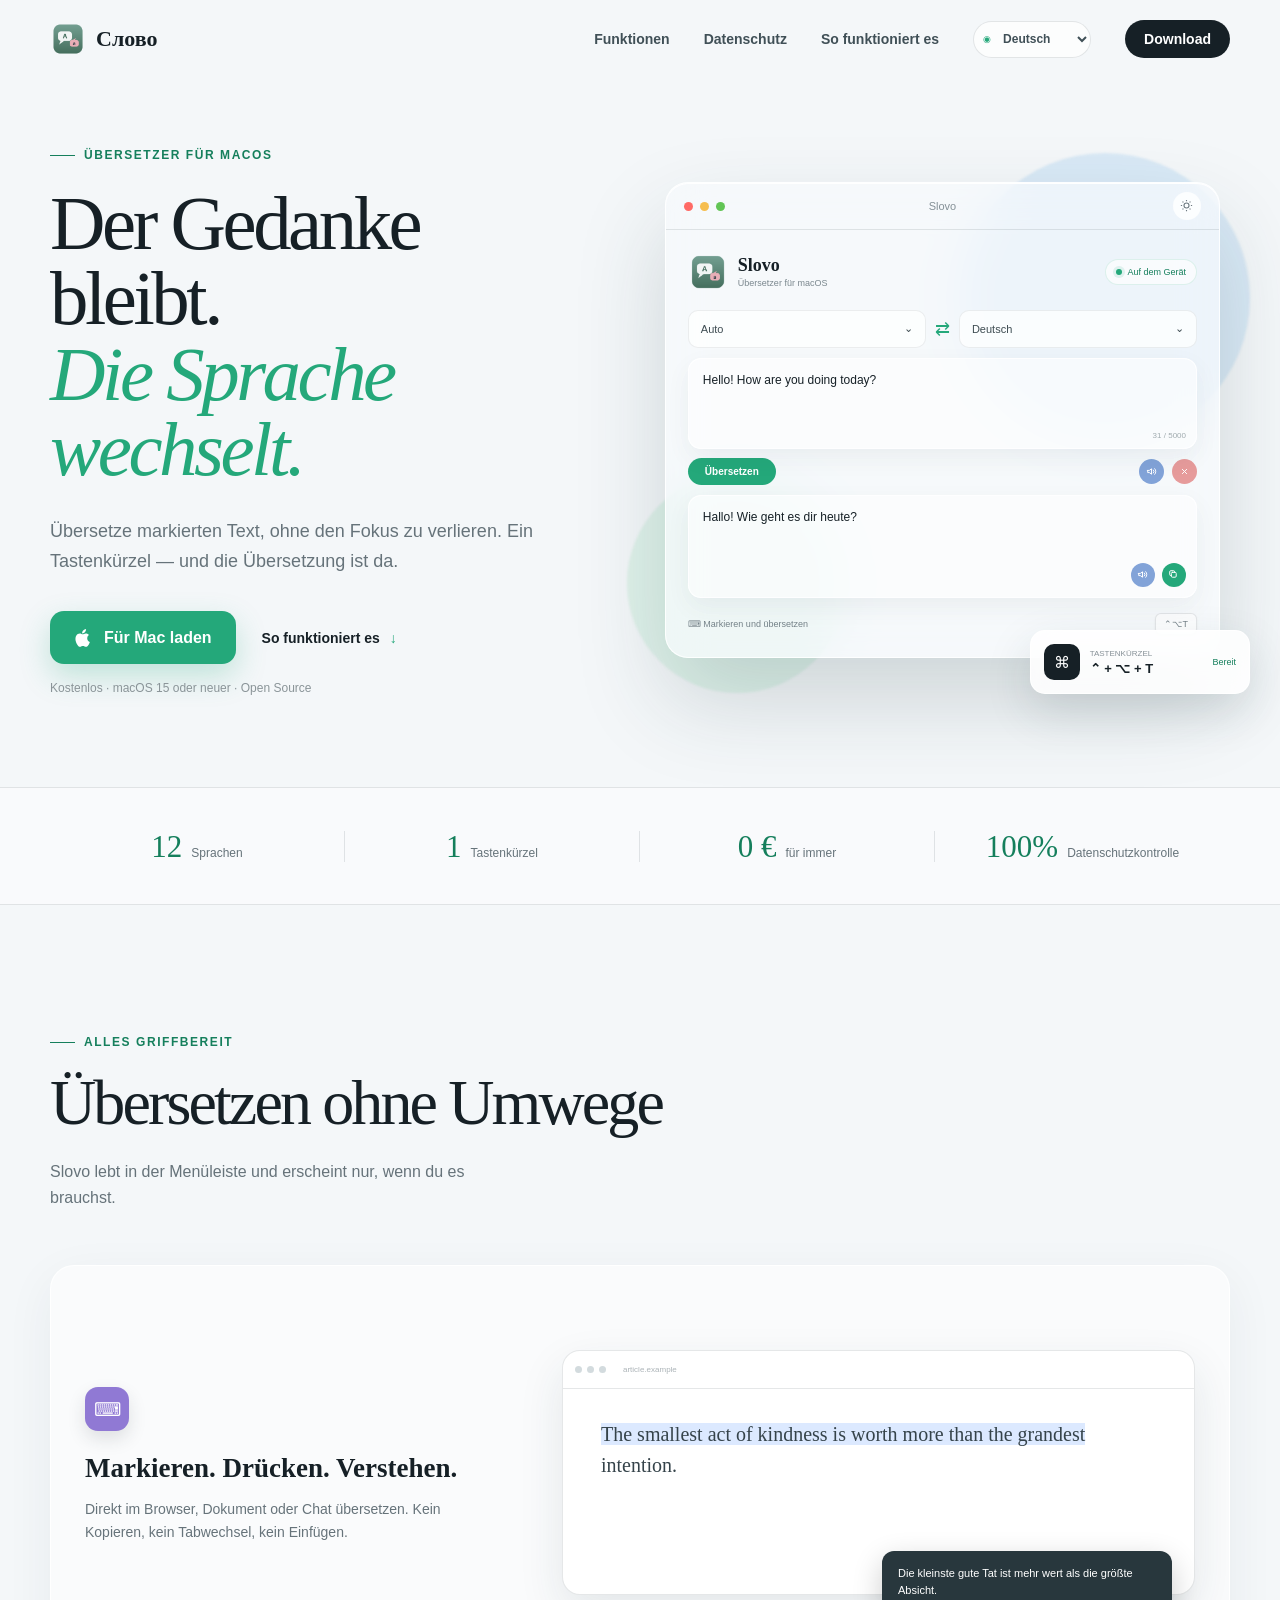
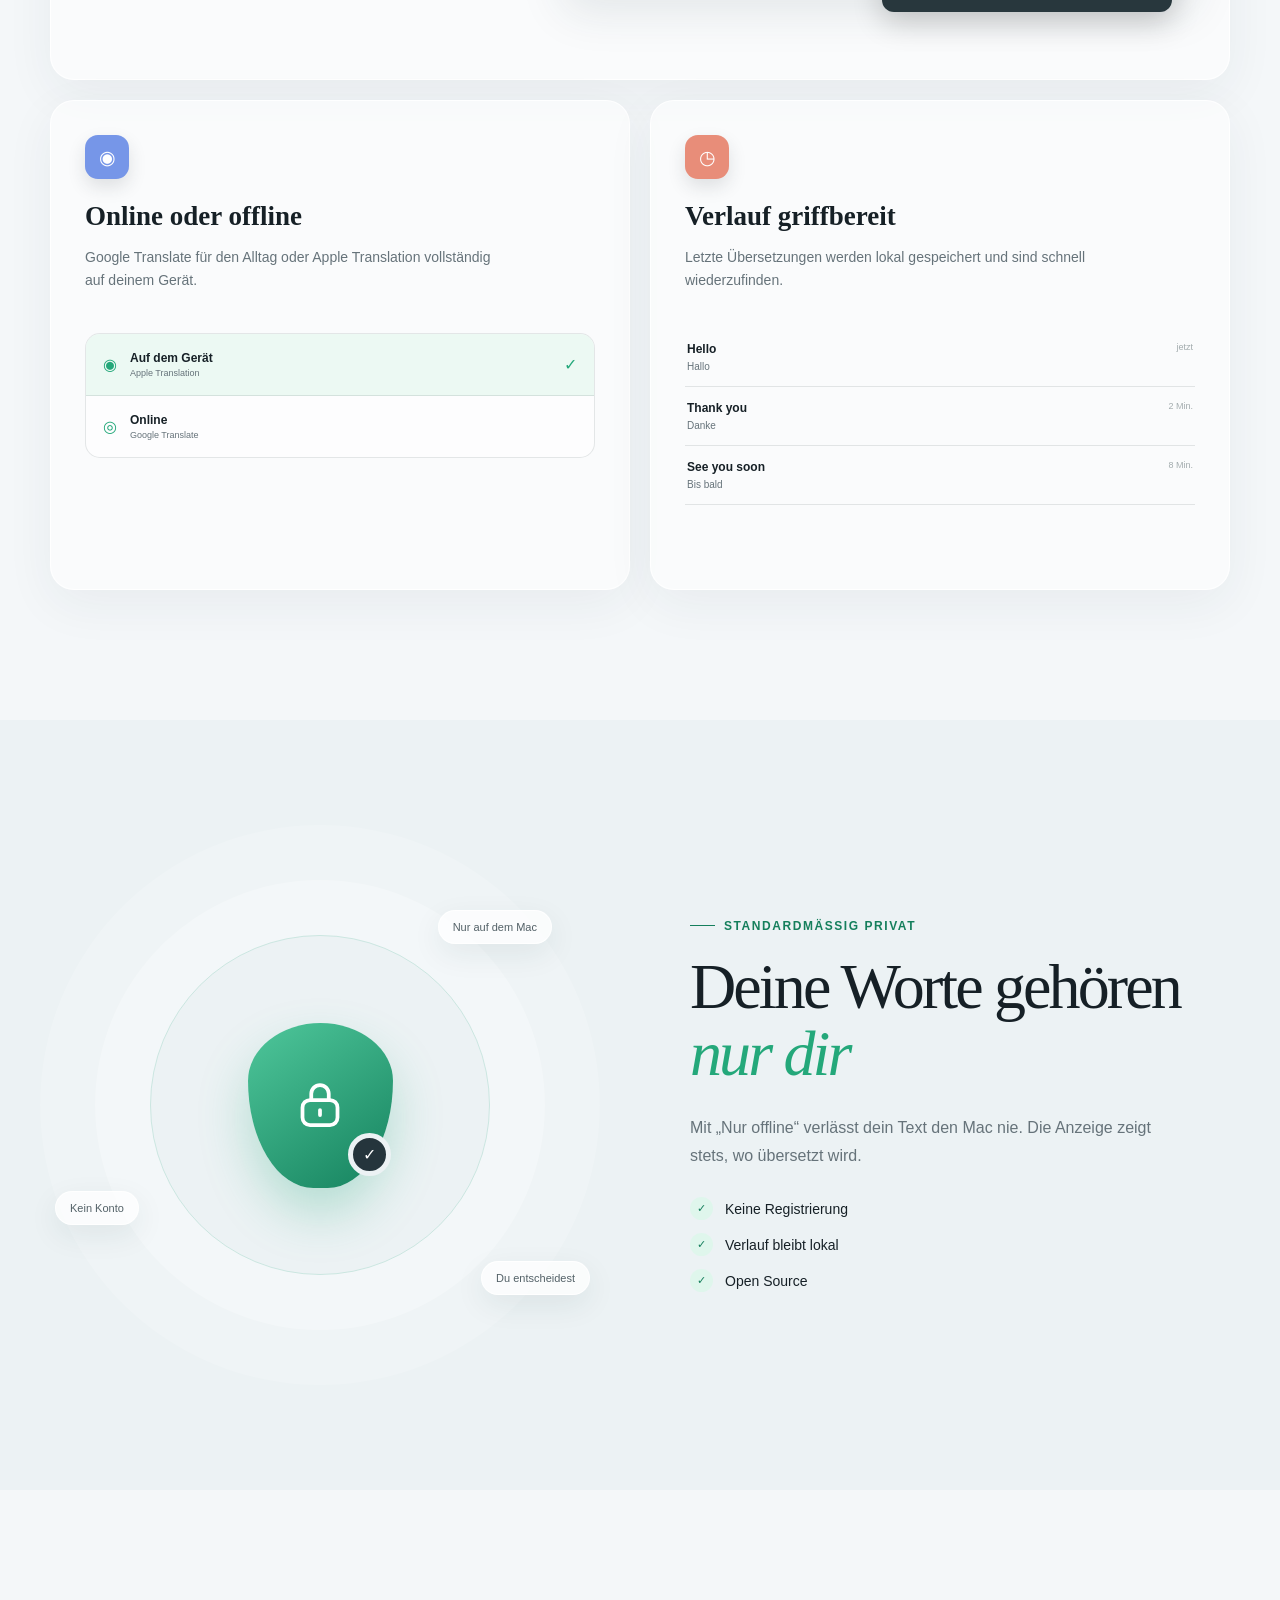
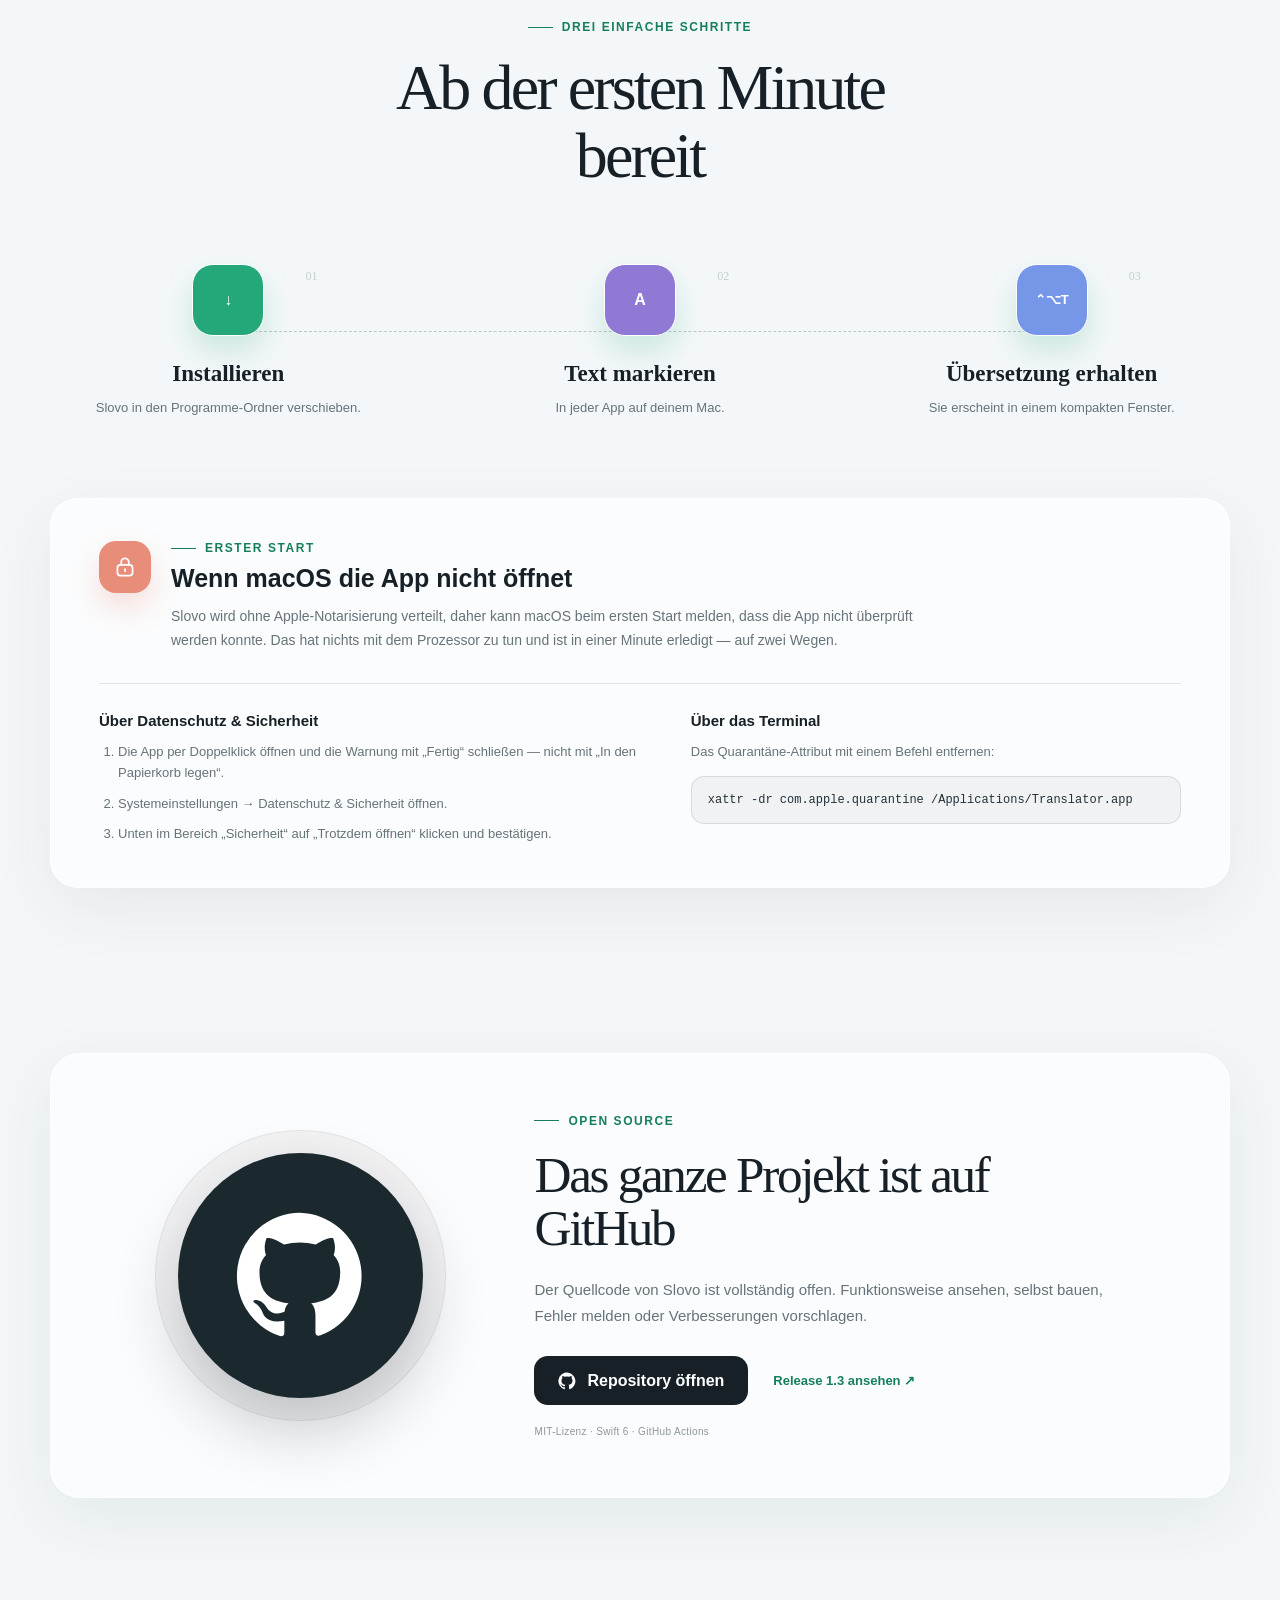
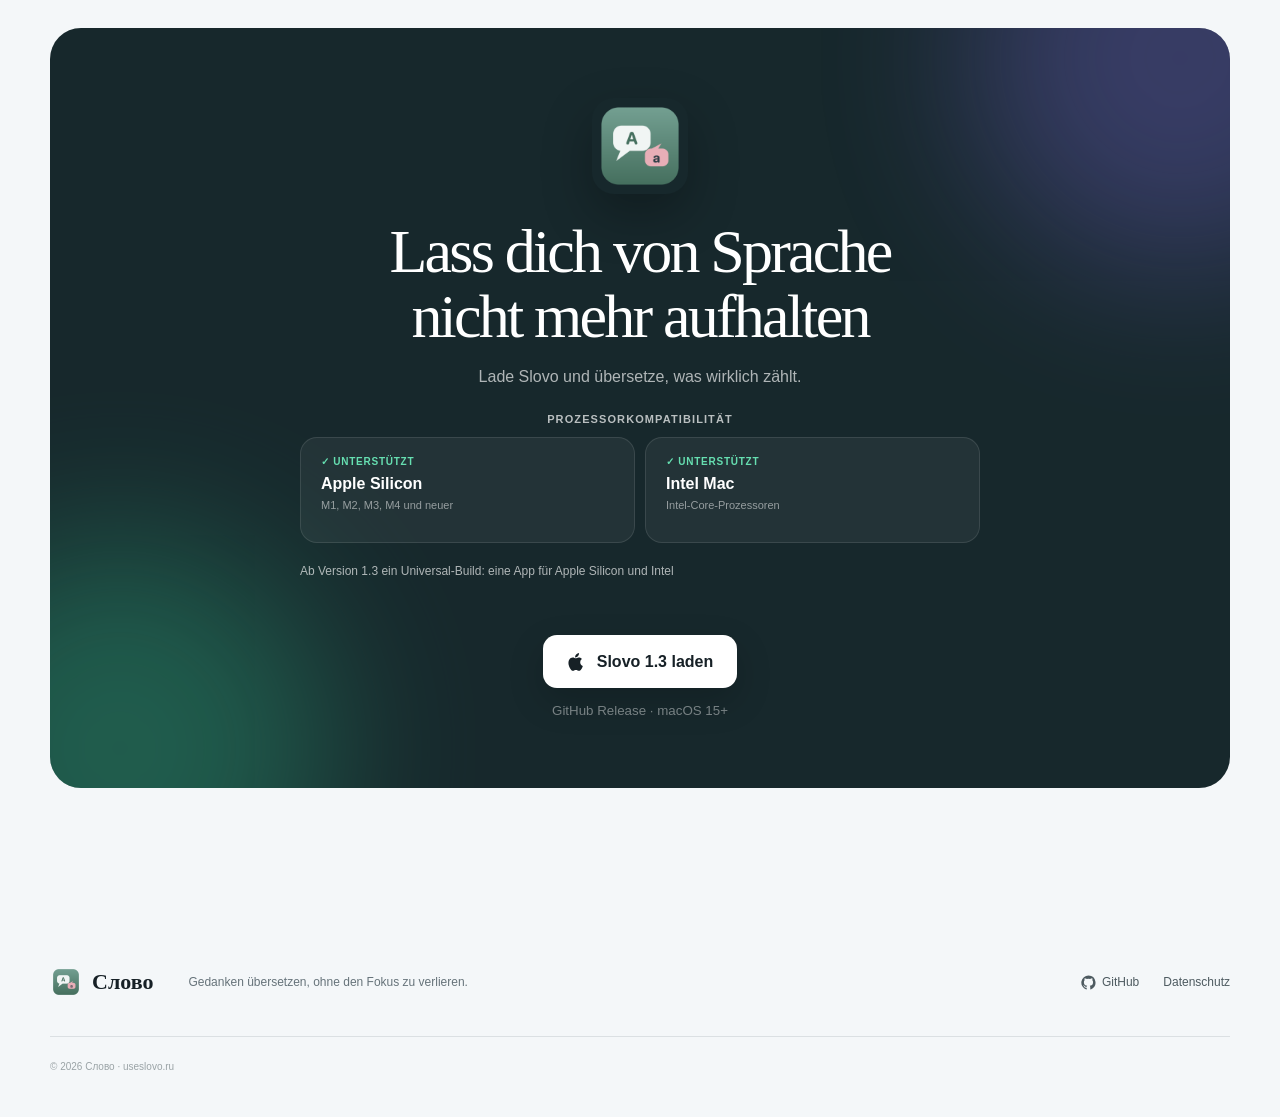
==== commit 4256ec55: "Сайт: поддержка Intel-маков и раздел о первом запуске - Блок «Совместимость с процессорами»: Mac с I" ====
--- a/website/de/index.html
+++ b/website/de/index.html
@@ -47,9 +47,9 @@
     <title>Slovo — kostenloser Übersetzer für macOS</title>
     <link rel="icon" href="../assets/app-icon.png" />
     <link rel="apple-touch-icon" href="../assets/app-icon.png" />
-    <link rel="stylesheet" href="../styles.css?v=2026-08-04-4" />
-    <script type="application/ld+json">{"@context":"https://schema.org","@type":"SoftwareApplication","name":"Слово","alternateName":"Slovo","url":"https://useslovo.ru/de/","description":"Schneller, privater Übersetzer für macOS. Markierten Text per Tastenkürzel online oder direkt auf dem Gerät übersetzen.","applicationCategory":"UtilitiesApplication","operatingSystem":"macOS 15 or later","processorRequirements":"Apple Silicon (arm64), M1 or newer. Intel Macs are not supported by the current release.","inLanguage":"de","image":"https://useslovo.ru/assets/app-icon.png","downloadUrl":"https://github.com/Dosash/Translator-for-macOS/releases/latest/download/Translator.dmg","softwareVersion":"1.2","offers":{"@type":"Offer","price":"0","priceCurrency":"USD"},"license":"https://opensource.org/license/mit"}</script>
-    <script src="../script.js?v=2026-08-04-4" defer></script>
+    <link rel="stylesheet" href="../styles.css?v=2026-08-05-1" />
+    <script type="application/ld+json">{"@context":"https://schema.org","@type":"SoftwareApplication","name":"Слово","alternateName":"Slovo","url":"https://useslovo.ru/de/","description":"Schneller, privater Übersetzer für macOS. Markierten Text per Tastenkürzel online oder direkt auf dem Gerät übersetzen.","applicationCategory":"UtilitiesApplication","operatingSystem":"macOS 15 or later","processorRequirements":"Universal binary: Apple Silicon (arm64), M1 or newer, and Intel Macs (x86_64).","inLanguage":"de","image":"https://useslovo.ru/assets/app-icon.png","downloadUrl":"https://github.com/Dosash/Translator-for-macOS/releases/latest/download/Translator.dmg","softwareVersion":"1.3","offers":{"@type":"Offer","price":"0","priceCurrency":"USD"},"license":"https://opensource.org/license/mit"}</script>
+    <script src="../script.js?v=2026-08-05-1" defer></script>
   </head>
   <body data-language="de">
     <a class="skip-link" href="#main">Zum Inhalt springen</a>
@@ -112,11 +112,11 @@
         <div class="privacy-copy reveal" data-delay="1"><div class="eyebrow"><span></span> Standardmäßig privat</div><h2>Deine Worte gehören<br /><em>nur dir</em></h2><p>Mit „Nur offline“ verlässt dein Text den Mac nie. Die Anzeige zeigt stets, wo übersetzt wird.</p><ul><li><span>✓</span>Keine Registrierung</li><li><span>✓</span>Verlauf bleibt lokal</li><li><span>✓</span>Open Source</li></ul></div>
       </div></section>
 
-      <section class="section shell how" id="how-it-works"><div class="section-heading centered reveal"><div class="eyebrow"><span></span> Drei einfache Schritte</div><h2>Ab der ersten Minute bereit</h2></div><ol class="steps"><li class="reveal"><span class="step-number">01</span><div class="step-icon">↓</div><h3>Installieren</h3><p>Slovo in den Programme-Ordner verschieben.</p></li><li class="reveal" data-delay="1"><span class="step-number">02</span><div class="step-icon">A</div><h3>Text markieren</h3><p>In jeder App auf deinem Mac.</p></li><li class="reveal" data-delay="2"><span class="step-number">03</span><div class="step-icon">⌃⌥T</div><h3>Übersetzung erhalten</h3><p>Sie erscheint in einem kompakten Fenster.</p></li></ol></section>
+      <section class="section shell how" id="how-it-works"><div class="section-heading centered reveal"><div class="eyebrow"><span></span> Drei einfache Schritte</div><h2>Ab der ersten Minute bereit</h2></div><ol class="steps"><li class="reveal"><span class="step-number">01</span><div class="step-icon">↓</div><h3>Installieren</h3><p>Slovo in den Programme-Ordner verschieben.</p></li><li class="reveal" data-delay="1"><span class="step-number">02</span><div class="step-icon">A</div><h3>Text markieren</h3><p>In jeder App auf deinem Mac.</p></li><li class="reveal" data-delay="2"><span class="step-number">03</span><div class="step-icon">⌃⌥T</div><h3>Übersetzung erhalten</h3><p>Sie erscheint in einem kompakten Fenster.</p></li></ol><div class="gatekeeper reveal"><div class="gatekeeper-intro"><span class="gatekeeper-mark" aria-hidden="true"><svg viewBox="0 0 24 24" aria-hidden="true"><rect x="5" y="10" width="14" height="10" rx="3"/><path d="M8.5 10V7.5a3.5 3.5 0 0 1 7 0V10"/><path d="M12 14v2"/></svg></span><div><div class="eyebrow"><span></span> Erster Start</div><h3>Wenn macOS die App nicht öffnet</h3><p>Slovo wird ohne Apple-Notarisierung verteilt, daher kann macOS beim ersten Start melden, dass die App nicht überprüft werden konnte. Das hat nichts mit dem Prozessor zu tun und ist in einer Minute erledigt — auf zwei Wegen.</p></div></div><div class="gatekeeper-methods"><div class="gatekeeper-method"><strong>Über Datenschutz &amp; Sicherheit</strong><ol><li>Die App per Doppelklick öffnen und die Warnung mit „Fertig“ schließen — nicht mit „In den Papierkorb legen“.</li><li>Systemeinstellungen → Datenschutz &amp; Sicherheit öffnen.</li><li>Unten im Bereich „Sicherheit“ auf „Trotzdem öffnen“ klicken und bestätigen.</li></ol></div><div class="gatekeeper-method"><strong>Über das Terminal</strong><p>Das Quarantäne-Attribut mit einem Befehl entfernen:</p><code>xattr -dr com.apple.quarantine /Applications/Translator.app</code></div></div></div></section>
 
-      <section class="section github-section" id="open-source"><div class="shell github-card reveal"><div class="github-mark"><svg class="" viewBox="0 0 24 24" aria-hidden="true"><path d="M12 .7a11.5 11.5 0 0 0-3.64 22.4c.58.1.79-.25.79-.56v-2.23c-3.22.7-3.9-1.37-3.9-1.37-.52-1.34-1.28-1.7-1.28-1.7-1.05-.72.08-.7.08-.7 1.16.08 1.77 1.19 1.77 1.19 1.03 1.77 2.7 1.26 3.36.96.1-.75.4-1.26.73-1.55-2.57-.3-5.28-1.29-5.28-5.69 0-1.26.45-2.29 1.19-3.1-.12-.3-.52-1.47.11-3.06 0 0 .97-.31 3.16 1.18a10.98 10.98 0 0 1 5.76 0c2.19-1.49 3.16-1.18 3.16-1.18.63 1.59.23 2.76.11 3.06.74.81 1.19 1.84 1.19 3.1 0 4.42-2.71 5.39-5.29 5.68.42.36.79 1.06.79 2.14v3.18c0 .31.21.67.8.56A11.5 11.5 0 0 0 12 .7Z"/></svg></div><div class="github-copy"><div class="eyebrow"><span></span> Open Source</div><h2>Das ganze Projekt ist auf GitHub</h2><p>Der Quellcode von Slovo ist vollständig offen. Funktionsweise ansehen, selbst bauen, Fehler melden oder Verbesserungen vorschlagen.</p><div class="github-actions"><a class="button github-primary" href="https://github.com/Dosash/Translator-for-macOS" target="_blank" rel="noreferrer"><svg class="button-github-icon" viewBox="0 0 24 24" aria-hidden="true"><path d="M12 .7a11.5 11.5 0 0 0-3.64 22.4c.58.1.79-.25.79-.56v-2.23c-3.22.7-3.9-1.37-3.9-1.37-.52-1.34-1.28-1.7-1.28-1.7-1.05-.72.08-.7.08-.7 1.16.08 1.77 1.19 1.77 1.19 1.03 1.77 2.7 1.26 3.36.96.1-.75.4-1.26.73-1.55-2.57-.3-5.28-1.29-5.28-5.69 0-1.26.45-2.29 1.19-3.1-.12-.3-.52-1.47.11-3.06 0 0 .97-.31 3.16 1.18a10.98 10.98 0 0 1 5.76 0c2.19-1.49 3.16-1.18 3.16-1.18.63 1.59.23 2.76.11 3.06.74.81 1.19 1.84 1.19 3.1 0 4.42-2.71 5.39-5.29 5.68.42.36.79 1.06.79 2.14v3.18c0 .31.21.67.8.56A11.5 11.5 0 0 0 12 .7Z"/></svg>Repository öffnen</a><a class="github-release-link" href="https://github.com/Dosash/Translator-for-macOS/releases/latest" target="_blank" rel="noreferrer">Release 1.2 ansehen ↗</a></div><small>MIT-Lizenz · Swift 6 · GitHub Actions</small></div></div></section>
+      <section class="section github-section" id="open-source"><div class="shell github-card reveal"><div class="github-mark"><svg class="" viewBox="0 0 24 24" aria-hidden="true"><path d="M12 .7a11.5 11.5 0 0 0-3.64 22.4c.58.1.79-.25.79-.56v-2.23c-3.22.7-3.9-1.37-3.9-1.37-.52-1.34-1.28-1.7-1.28-1.7-1.05-.72.08-.7.08-.7 1.16.08 1.77 1.19 1.77 1.19 1.03 1.77 2.7 1.26 3.36.96.1-.75.4-1.26.73-1.55-2.57-.3-5.28-1.29-5.28-5.69 0-1.26.45-2.29 1.19-3.1-.12-.3-.52-1.47.11-3.06 0 0 .97-.31 3.16 1.18a10.98 10.98 0 0 1 5.76 0c2.19-1.49 3.16-1.18 3.16-1.18.63 1.59.23 2.76.11 3.06.74.81 1.19 1.84 1.19 3.1 0 4.42-2.71 5.39-5.29 5.68.42.36.79 1.06.79 2.14v3.18c0 .31.21.67.8.56A11.5 11.5 0 0 0 12 .7Z"/></svg></div><div class="github-copy"><div class="eyebrow"><span></span> Open Source</div><h2>Das ganze Projekt ist auf GitHub</h2><p>Der Quellcode von Slovo ist vollständig offen. Funktionsweise ansehen, selbst bauen, Fehler melden oder Verbesserungen vorschlagen.</p><div class="github-actions"><a class="button github-primary" href="https://github.com/Dosash/Translator-for-macOS" target="_blank" rel="noreferrer"><svg class="button-github-icon" viewBox="0 0 24 24" aria-hidden="true"><path d="M12 .7a11.5 11.5 0 0 0-3.64 22.4c.58.1.79-.25.79-.56v-2.23c-3.22.7-3.9-1.37-3.9-1.37-.52-1.34-1.28-1.7-1.28-1.7-1.05-.72.08-.7.08-.7 1.16.08 1.77 1.19 1.77 1.19 1.03 1.77 2.7 1.26 3.36.96.1-.75.4-1.26.73-1.55-2.57-.3-5.28-1.29-5.28-5.69 0-1.26.45-2.29 1.19-3.1-.12-.3-.52-1.47.11-3.06 0 0 .97-.31 3.16 1.18a10.98 10.98 0 0 1 5.76 0c2.19-1.49 3.16-1.18 3.16-1.18.63 1.59.23 2.76.11 3.06.74.81 1.19 1.84 1.19 3.1 0 4.42-2.71 5.39-5.29 5.68.42.36.79 1.06.79 2.14v3.18c0 .31.21.67.8.56A11.5 11.5 0 0 0 12 .7Z"/></svg>Repository öffnen</a><a class="github-release-link" href="https://github.com/Dosash/Translator-for-macOS/releases/latest" target="_blank" rel="noreferrer">Release 1.3 ansehen ↗</a></div><small>MIT-Lizenz · Swift 6 · GitHub Actions</small></div></div></section>
 
-      <section class="section shell download-section" id="download"><div class="download-card reveal"><div class="download-glow glow-left"></div><div class="download-glow glow-right"></div><img src="../assets/app-icon.png" width="96" height="96" alt="Slovo" /><h2>Lass dich von Sprache<br />nicht mehr aufhalten</h2><p>Lade Slovo und übersetze, was wirklich zählt.</p><div class="compatibility" aria-label="Prozessorkompatibilität"><strong class="compatibility-title">Prozessorkompatibilität</strong><div class="compatibility-grid"><div class="compatibility-item compatibility-supported"><span class="compatibility-status">✓ Unterstützt</span><strong>Apple Silicon</strong><small>M1, M2, M3, M4 und neuer</small></div><div class="compatibility-item compatibility-unsupported"><span class="compatibility-status">— Nicht unterstützt</span><strong>Intel Mac</strong><small>Die aktuelle Version 1.2 ist nur für Apple Silicon erhältlich</small></div></div></div><a class="button button-light" href="https://github.com/Dosash/Translator-for-macOS/releases/latest/download/Translator.dmg"><svg viewBox="0 0 24 24" aria-hidden="true"><path d="M16.7 12.9c0-2.6 2.1-3.9 2.2-4-1.2-1.8-3.1-2-3.8-2-1.6-.2-3.2 1-4 1-.9 0-2.3-1-3.7-1-1.9 0-3.6 1.1-4.6 2.8-2 3.4-.5 8.5 1.4 11.3.9 1.4 2 2.9 3.5 2.8 1.4-.1 2-1 3.7-1s2.2 1 3.7 1c1.5 0 2.5-1.4 3.4-2.8 1.1-1.6 1.5-3.2 1.5-3.3-.1 0-3.3-1.3-3.3-4.8ZM14 5.2c.8-1 1.4-2.4 1.2-3.8-1.2.1-2.7.8-3.6 1.8-.8.9-1.5 2.3-1.3 3.7 1.4.1 2.8-.7 3.7-1.7Z"/></svg>Slovo 1.2 laden</a><small class="download-meta">GitHub Release · macOS 15+</small></div></section>
+      <section class="section shell download-section" id="download"><div class="download-card reveal"><div class="download-glow glow-left"></div><div class="download-glow glow-right"></div><img src="../assets/app-icon.png" width="96" height="96" alt="Slovo" /><h2>Lass dich von Sprache<br />nicht mehr aufhalten</h2><p>Lade Slovo und übersetze, was wirklich zählt.</p><div class="compatibility" aria-label="Prozessorkompatibilität"><strong class="compatibility-title">Prozessorkompatibilität</strong><div class="compatibility-grid"><div class="compatibility-item compatibility-supported"><span class="compatibility-status">✓ Unterstützt</span><strong>Apple Silicon</strong><small>M1, M2, M3, M4 und neuer</small></div><div class="compatibility-item compatibility-supported"><span class="compatibility-status">✓ Unterstützt</span><strong>Intel Mac</strong><small>Intel-Core-Prozessoren</small></div></div><p class="compatibility-note">Ab Version 1.3 ein Universal-Build: eine App für Apple Silicon und Intel</p></div><a class="button button-light" href="https://github.com/Dosash/Translator-for-macOS/releases/latest/download/Translator.dmg"><svg viewBox="0 0 24 24" aria-hidden="true"><path d="M16.7 12.9c0-2.6 2.1-3.9 2.2-4-1.2-1.8-3.1-2-3.8-2-1.6-.2-3.2 1-4 1-.9 0-2.3-1-3.7-1-1.9 0-3.6 1.1-4.6 2.8-2 3.4-.5 8.5 1.4 11.3.9 1.4 2 2.9 3.5 2.8 1.4-.1 2-1 3.7-1s2.2 1 3.7 1c1.5 0 2.5-1.4 3.4-2.8 1.1-1.6 1.5-3.2 1.5-3.3-.1 0-3.3-1.3-3.3-4.8ZM14 5.2c.8-1 1.4-2.4 1.2-3.8-1.2.1-2.7.8-3.6 1.8-.8.9-1.5 2.3-1.3 3.7 1.4.1 2.8-.7 3.7-1.7Z"/></svg>Slovo 1.3 laden</a><small class="download-meta">GitHub Release · macOS 15+</small></div></section>
     </main>
 
     <footer class="footer"><div class="shell footer-inner"><a class="brand" href="#top"><img src="../assets/app-icon.png" width="32" height="32" alt="" /><span>Слово</span></a><p>Gedanken übersetzen, ohne den Fokus zu verlieren.</p><div class="footer-links"><a class="footer-github" href="https://github.com/Dosash/Translator-for-macOS" target="_blank" rel="noreferrer"><svg class="footer-github-icon" viewBox="0 0 24 24" aria-hidden="true"><path d="M12 .7a11.5 11.5 0 0 0-3.64 22.4c.58.1.79-.25.79-.56v-2.23c-3.22.7-3.9-1.37-3.9-1.37-.52-1.34-1.28-1.7-1.28-1.7-1.05-.72.08-.7.08-.7 1.16.08 1.77 1.19 1.77 1.19 1.03 1.77 2.7 1.26 3.36.96.1-.75.4-1.26.73-1.55-2.57-.3-5.28-1.29-5.28-5.69 0-1.26.45-2.29 1.19-3.1-.12-.3-.52-1.47.11-3.06 0 0 .97-.31 3.16 1.18a10.98 10.98 0 0 1 5.76 0c2.19-1.49 3.16-1.18 3.16-1.18.63 1.59.23 2.76.11 3.06.74.81 1.19 1.84 1.19 3.1 0 4.42-2.71 5.39-5.29 5.68.42.36.79 1.06.79 2.14v3.18c0 .31.21.67.8.56A11.5 11.5 0 0 0 12 .7Z"/></svg>GitHub</a><a href="#privacy">Datenschutz</a></div><span class="copyright">© 2026 Слово · useslovo.ru</span></div></footer>
--- a/website/styles.css
+++ b/website/styles.css
@@ -167,6 +167,18 @@
 .step-icon { width: 72px; height: 72px; display: grid; place-items: center; margin: 0 auto 25px; border: 1px solid white; border-radius: 21px; color: white; background: var(--green); box-shadow: 0 15px 30px rgba(36,168,122,.2); font-weight: 750; }
 .steps li:nth-child(2) .step-icon { background: var(--lilac); }.steps li:nth-child(3) .step-icon { background: var(--blue); font-size: 13px; }
 .steps h3 { font-size: 23px; }.steps p { color: var(--muted); font-size: 13px; }
+.gatekeeper { margin-top: 70px; padding: 42px 48px; border: 1px solid rgba(255,255,255,.9); border-radius: 28px; background: rgba(255,255,255,.62); box-shadow: 0 20px 65px rgba(31,59,69,.07); }
+.gatekeeper-intro { display: flex; align-items: flex-start; gap: 20px; }
+.gatekeeper-mark { flex: none; width: 52px; height: 52px; display: grid; place-items: center; border-radius: 17px; color: white; background: var(--coral); box-shadow: 0 14px 28px rgba(232,141,121,.25); }
+.gatekeeper-mark svg { width: 26px; height: 26px; fill: none; stroke: currentColor; stroke-width: 1.6; stroke-linecap: round; stroke-linejoin: round; }
+.gatekeeper-intro h3 { margin: 9px 0 0; font-size: 25px; }
+.gatekeeper-intro p { max-width: 760px; margin: 12px 0 0; color: var(--muted); font-size: 14px; line-height: 1.7; }
+.gatekeeper-methods { display: grid; grid-template-columns: 1.15fr 1fr; gap: 28px; margin-top: 30px; padding-top: 28px; border-top: 1px solid var(--line); }
+.gatekeeper-method > strong { display: block; margin-bottom: 12px; font-size: 15px; }
+.gatekeeper-method ol { margin: 0; padding-left: 19px; color: var(--muted); font-size: 13px; line-height: 1.65; }
+.gatekeeper-method ol li + li { margin-top: 9px; }
+.gatekeeper-method > p { margin: 0 0 14px; color: var(--muted); font-size: 13px; line-height: 1.65; }
+.gatekeeper-method code { display: block; padding: 14px 16px; border: 1px solid var(--line); border-radius: 13px; background: rgba(22,32,38,.045); color: #22323a; font-family: "SF Mono", ui-monospace, Menlo, monospace; font-size: 12px; line-height: 1.5; overflow-wrap: anywhere; }
 
 .github-section { padding-block: 35px 100px; }
 .github-card { min-height: 420px; display: grid; grid-template-columns: .72fr 1.28fr; align-items: center; gap: 60px; padding: 60px 75px; border: 1px solid rgba(255,255,255,.9); border-radius: 30px; background: rgba(255,255,255,.62); box-shadow: 0 20px 65px rgba(31,59,69,.08); }
@@ -195,9 +207,9 @@
 .compatibility-item { min-height: 106px; padding: 18px 20px; display: flex; flex-direction: column; align-items: flex-start; border: 1px solid rgba(255,255,255,.1); border-radius: 17px; background: rgba(255,255,255,.055); }
 .compatibility-item .compatibility-status { margin-bottom: 8px; font-size: 10px; font-weight: 800; letter-spacing: .075em; text-transform: uppercase; }
 .compatibility-supported .compatibility-status { color: #66dfb1; }
-.compatibility-unsupported .compatibility-status { color: #c0c8cb; }
 .compatibility-item > strong { font-size: 16px; }
 .compatibility-item > small { margin-top: 5px; color: rgba(255,255,255,.52); font-size: 11px; line-height: 1.45; }
+.compatibility-note { margin: 12px 0 0; color: rgba(255,255,255,.55); font-size: 12px; line-height: 1.5; text-align: left; }
 .download-card .download-meta { margin-top: 15px; color: rgba(255,255,255,.42); }
 .download-glow { position: absolute; width: 420px; height: 420px; border-radius: 50%; filter: blur(80px); opacity: .3; }
 .glow-left { left: -140px; bottom: -170px; background: #36d79a; }.glow-right { right: -160px; top: -180px; background: #846dea; }
@@ -223,6 +235,7 @@
   .feature-wide, .privacy-layout, .github-card { grid-template-columns: 1fr; }.feature-wide { gap: 30px; }.privacy-layout { gap: 25px; }.privacy-copy { max-width: 600px; margin-inline: auto; }
   .github-card { gap: 45px; padding: 55px; }.github-mark { width: 190px; height: 190px; }.github-mark svg { width: 100px; height: 100px; }
   .trust-grid { grid-template-columns: 1fr 1fr; padding-block: 22px; gap: 25px; }.trust-grid > div:nth-child(2) { border-right: 0; }
+  .gatekeeper-methods { grid-template-columns: 1fr; gap: 24px; }
 }
 
 @media (max-width: 680px) {
@@ -235,6 +248,7 @@
   .trust-grid { grid-template-columns: 1fr 1fr; }.trust-grid > div { flex-direction: column; gap: 4px; align-items: center; }.trust-grid strong { font-size: 26px; }
   .privacy-visual { min-height: 390px; transform: scale(.82); }.shield-rings { width: 280px; height: 280px; }.label-local { right: 0; }.label-private { left: -20px; }
   .steps { grid-template-columns: 1fr; gap: 45px; }.steps::before { display: none; }.step-number { right: calc(50% - 65px); }
+  .gatekeeper { margin-top: 50px; padding: 28px 22px; border-radius: 22px; }.gatekeeper-intro { gap: 15px; }.gatekeeper-mark { width: 44px; height: 44px; border-radius: 14px; }.gatekeeper-intro h3 { margin-top: 5px; font-size: 21px; }
   .github-section { padding-bottom: 60px; }.github-card { padding: 45px 24px; text-align: center; }.github-copy .eyebrow { justify-content: center; }.github-mark { width: 145px; height: 145px; box-shadow: 0 25px 50px rgba(22,32,38,.2), 0 0 0 14px rgba(255,255,255,.55); }.github-mark svg { width: 75px; height: 75px; }.github-actions { flex-direction: column; gap: 18px; }
   .download-card { min-height: 610px; padding: 55px 20px; }.compatibility-grid { grid-template-columns: 1fr; }.compatibility-item { min-height: 0; }.footer-inner { grid-template-columns: 1fr; text-align: center; justify-items: center; gap: 12px; }.copyright { width: 100%; }
 }
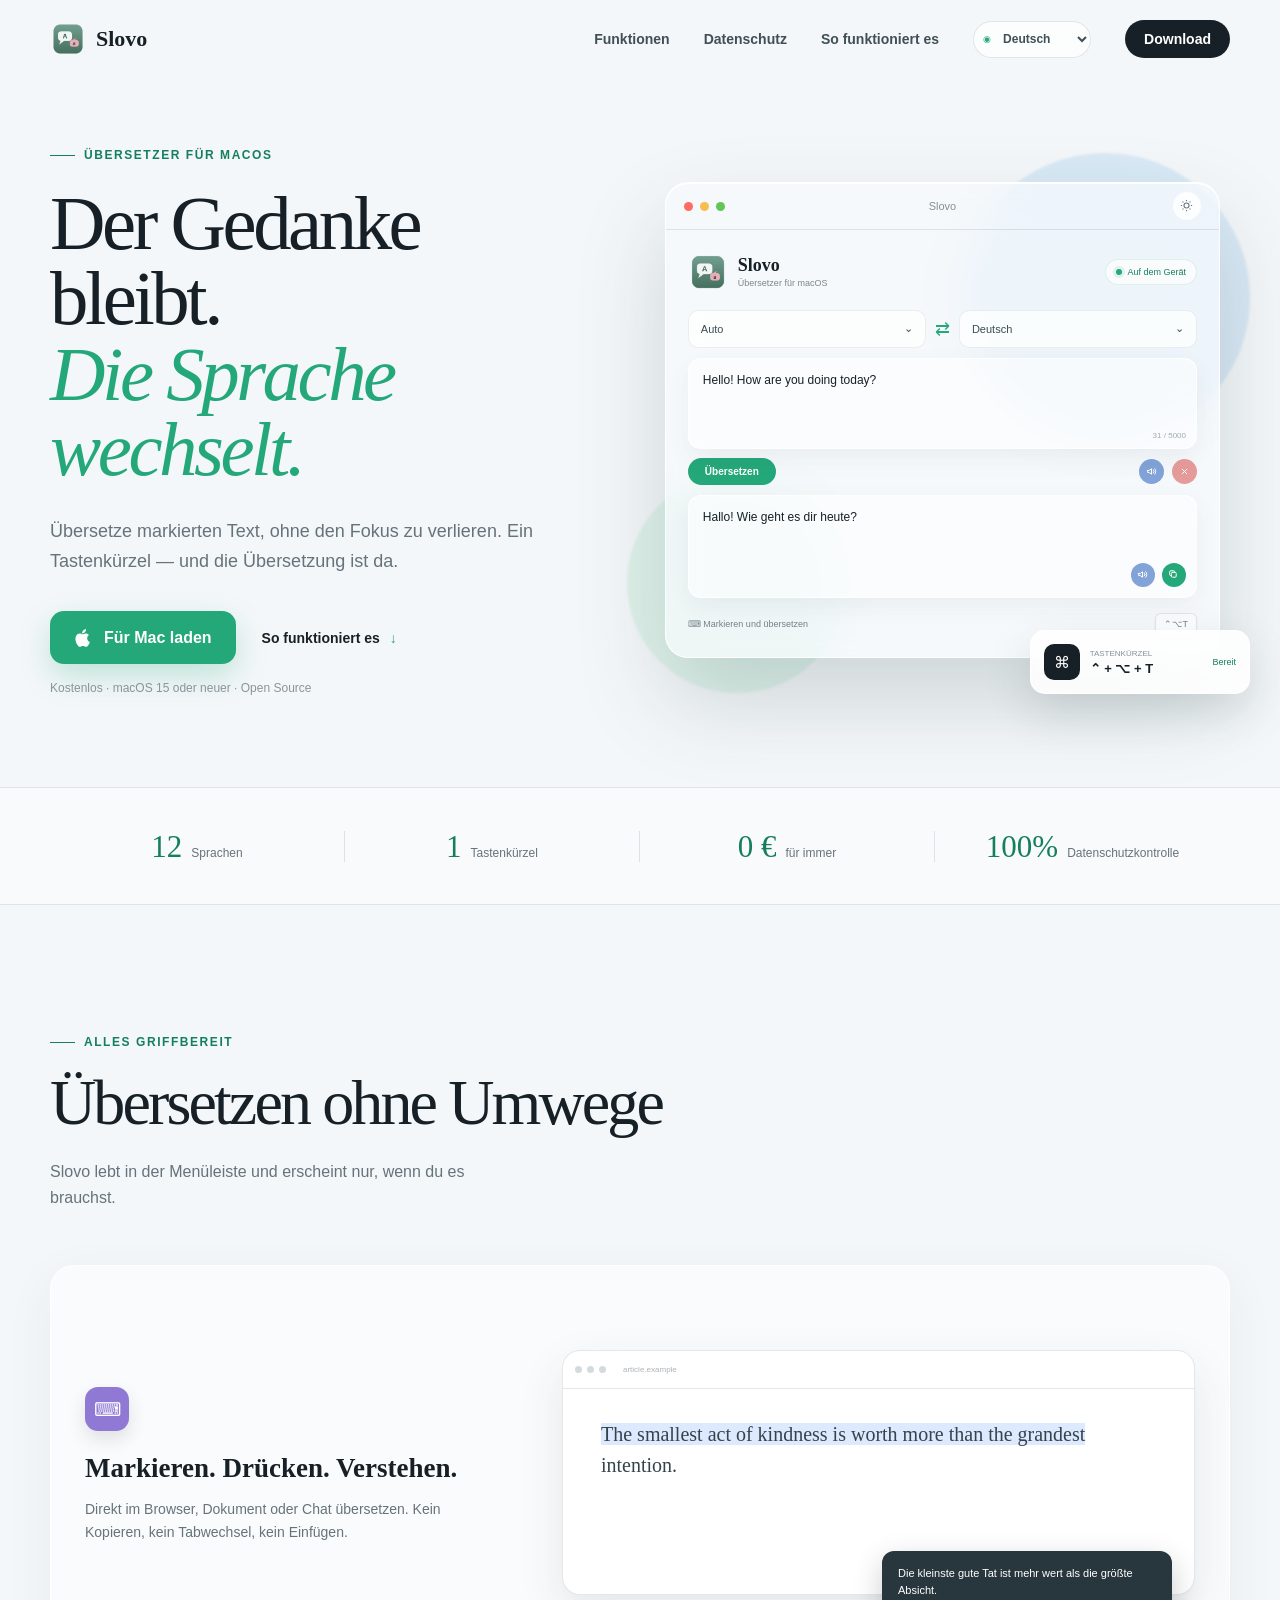
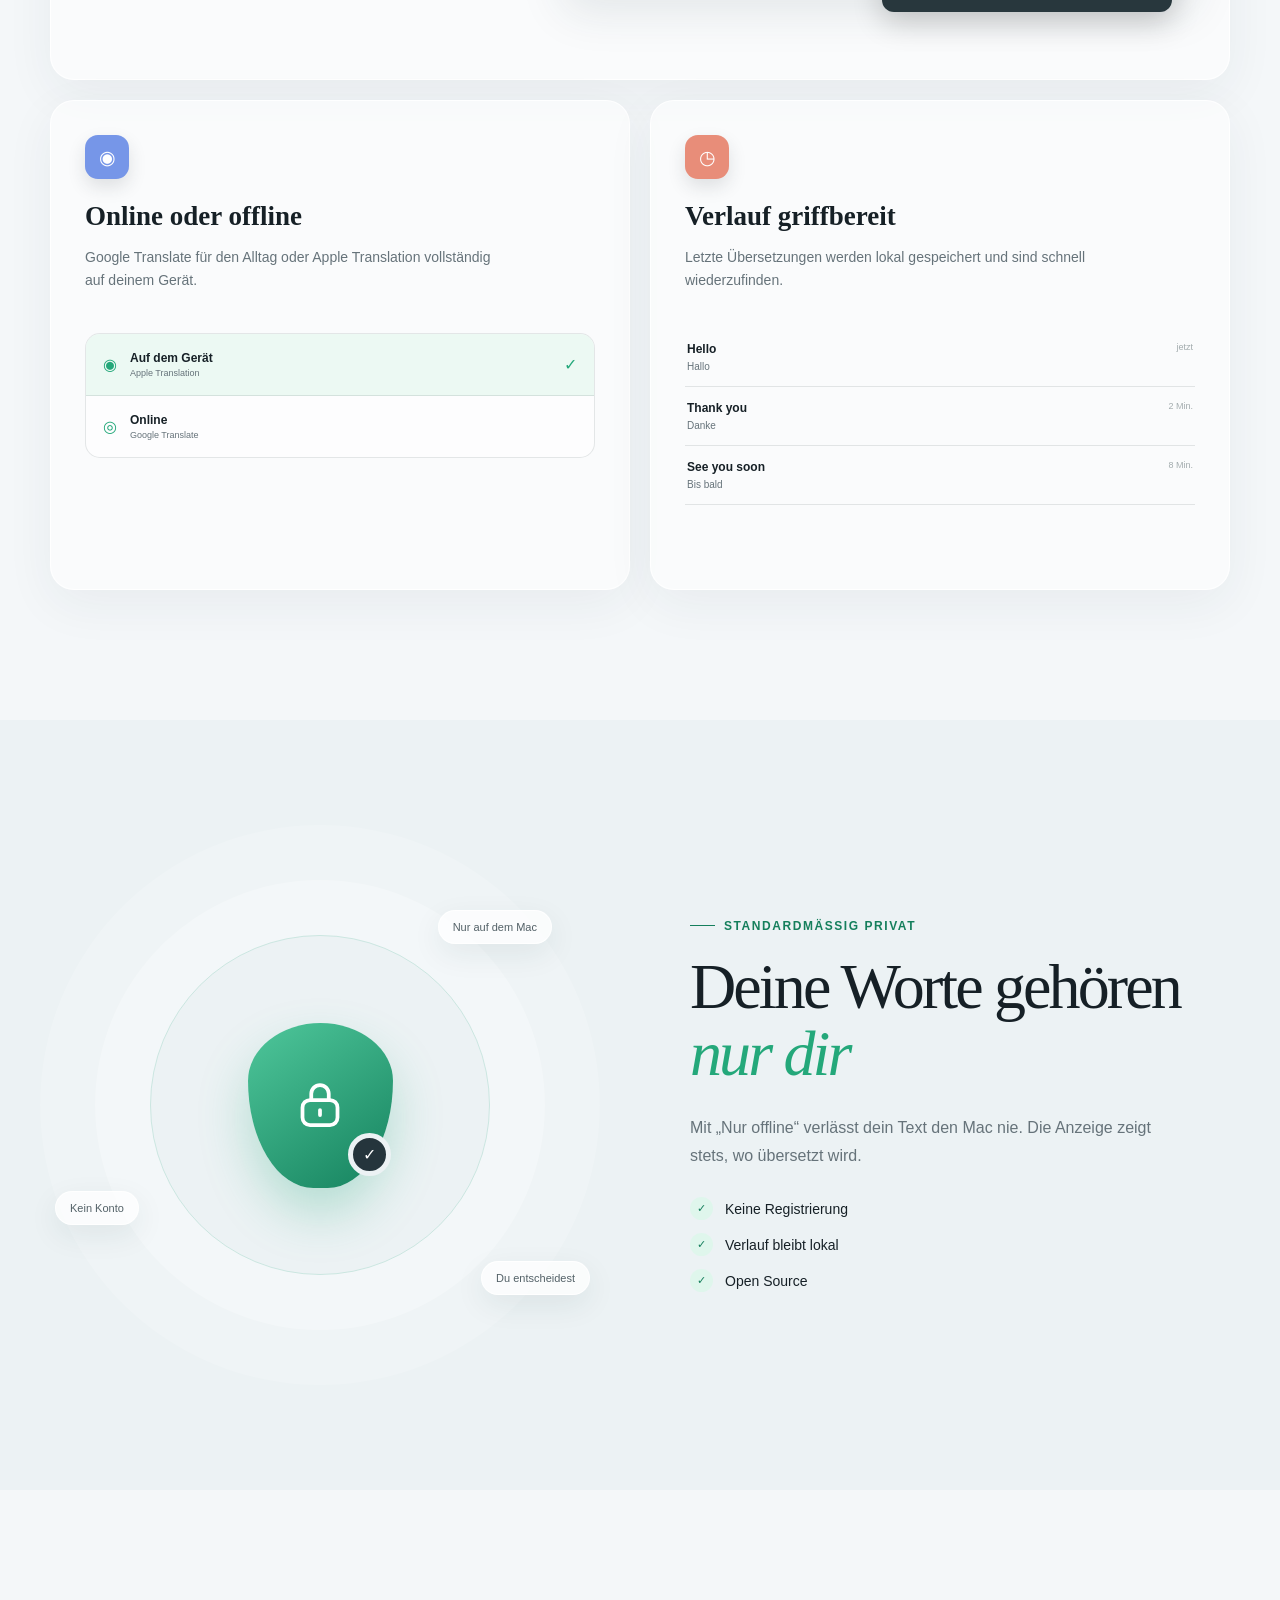
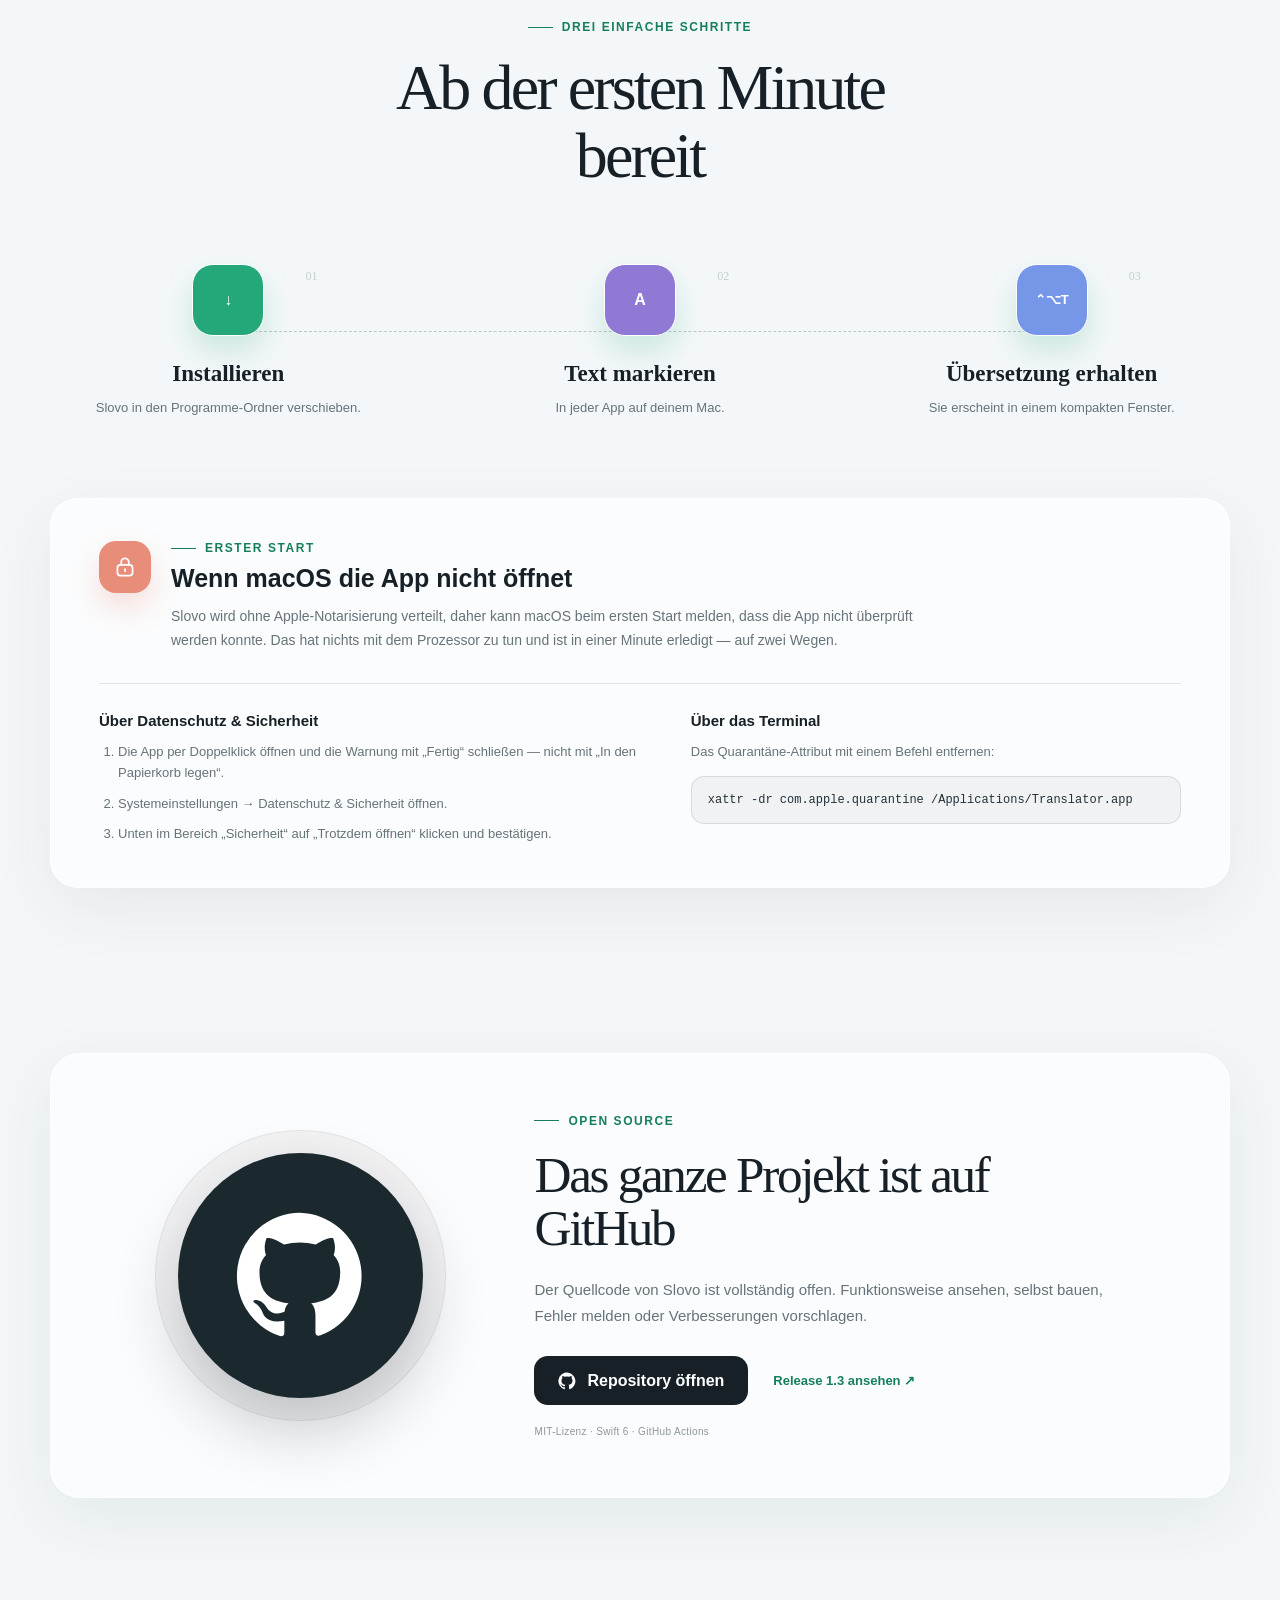
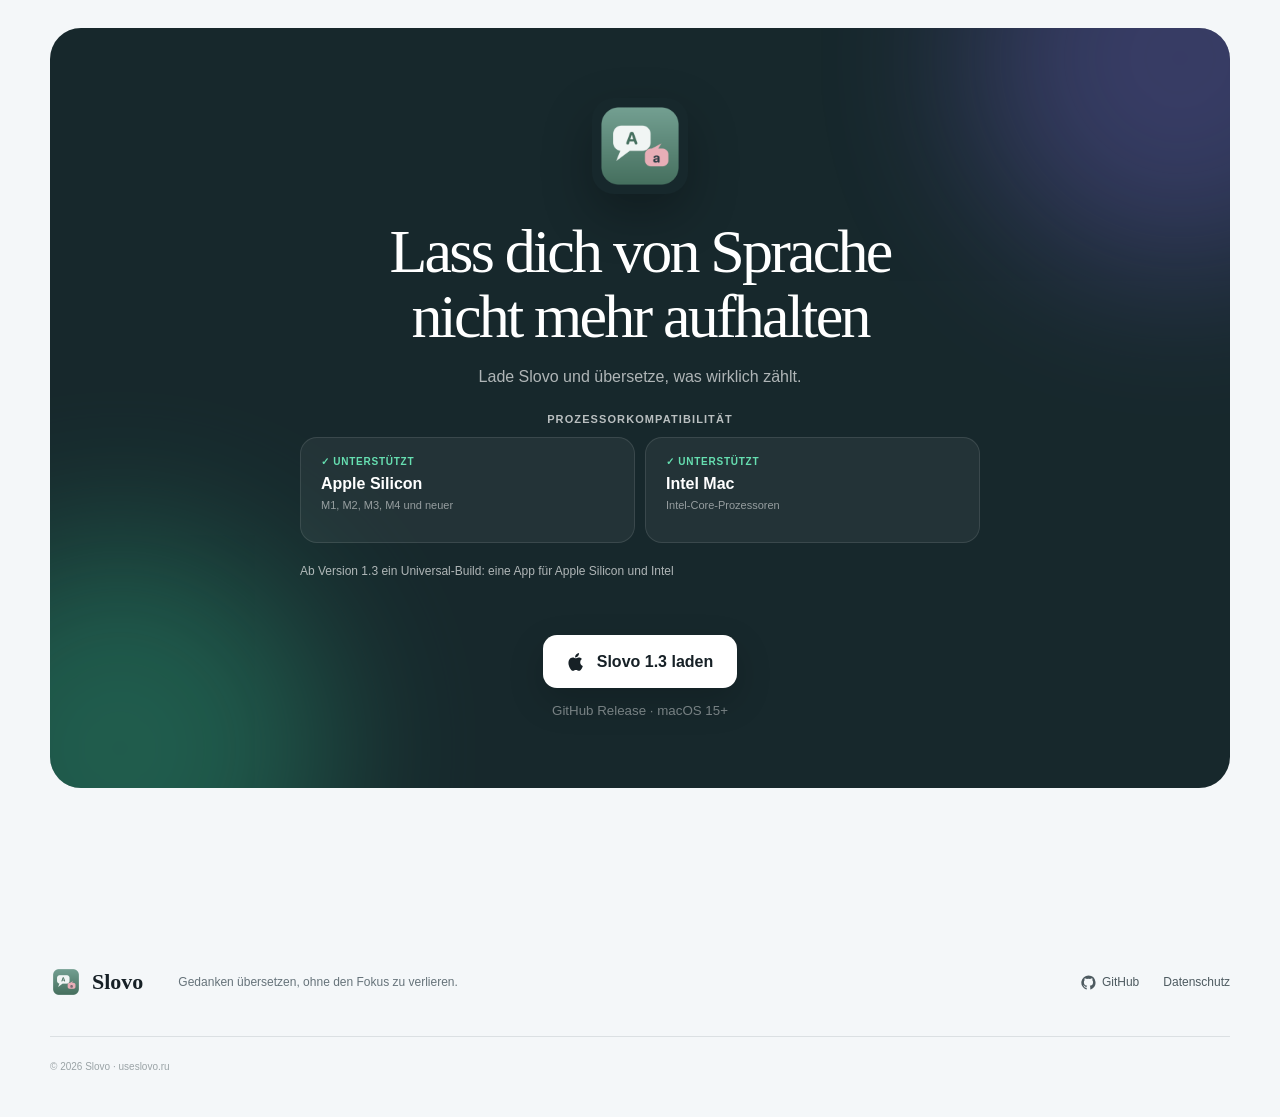
==== commit cecda33b: "Сайт: логотип по языку страницы и собственный favicon - В шапке, подвале и копирайте название прилож" ====
--- a/website/de/index.html
+++ b/website/de/index.html
@@ -45,10 +45,11 @@
     <meta name="twitter:description" content="Schneller, privater Übersetzer für macOS. Markierten Text per Tastenkürzel online oder direkt auf dem Gerät übersetzen." />
     <meta name="twitter:image" content="https://useslovo.ru/assets/app-icon.png" />
     <title>Slovo — kostenloser Übersetzer für macOS</title>
-    <link rel="icon" href="../assets/app-icon.png" />
-    <link rel="apple-touch-icon" href="../assets/app-icon.png" />
+    <link rel="icon" href="/favicon.ico" sizes="32x32" />
+    <link rel="icon" href="/favicon.svg" type="image/svg+xml" />
+    <link rel="apple-touch-icon" href="/apple-touch-icon.png" />
     <link rel="stylesheet" href="../styles.css?v=2026-08-05-1" />
-    <script type="application/ld+json">{"@context":"https://schema.org","@type":"SoftwareApplication","name":"Слово","alternateName":"Slovo","url":"https://useslovo.ru/de/","description":"Schneller, privater Übersetzer für macOS. Markierten Text per Tastenkürzel online oder direkt auf dem Gerät übersetzen.","applicationCategory":"UtilitiesApplication","operatingSystem":"macOS 15 or later","processorRequirements":"Universal binary: Apple Silicon (arm64), M1 or newer, and Intel Macs (x86_64).","inLanguage":"de","image":"https://useslovo.ru/assets/app-icon.png","downloadUrl":"https://github.com/Dosash/Translator-for-macOS/releases/latest/download/Translator.dmg","softwareVersion":"1.3","offers":{"@type":"Offer","price":"0","priceCurrency":"USD"},"license":"https://opensource.org/license/mit"}</script>
+    <script type="application/ld+json">{"@context":"https://schema.org","@type":"SoftwareApplication","name":"Slovo","alternateName":"Слово","url":"https://useslovo.ru/de/","description":"Schneller, privater Übersetzer für macOS. Markierten Text per Tastenkürzel online oder direkt auf dem Gerät übersetzen.","applicationCategory":"UtilitiesApplication","operatingSystem":"macOS 15 or later","processorRequirements":"Universal binary: Apple Silicon (arm64), M1 or newer, and Intel Macs (x86_64).","inLanguage":"de","image":"https://useslovo.ru/assets/app-icon.png","downloadUrl":"https://github.com/Dosash/Translator-for-macOS/releases/latest/download/Translator.dmg","softwareVersion":"1.3","offers":{"@type":"Offer","price":"0","priceCurrency":"USD"},"license":"https://opensource.org/license/mit"}</script>
     <script src="../script.js?v=2026-08-05-1" defer></script>
   </head>
   <body data-language="de">
@@ -56,7 +57,7 @@
 
     <header class="site-header" data-header>
       <div class="shell header-inner">
-        <a class="brand" href="#top" aria-label="Slovo — Startseite"><img src="../assets/app-icon.png" width="36" height="36" alt="" /><span>Слово</span></a>
+        <a class="brand" href="#top" aria-label="Slovo — Startseite"><img src="../assets/app-icon.png" width="36" height="36" alt="" /><span>Slovo</span></a>
         <button class="menu-button" type="button" aria-label="Menü öffnen" aria-expanded="false" data-menu-button><span></span><span></span></button>
         <nav class="nav" aria-label="Funktionen" data-nav>
           <a href="#features">Funktionen</a><a href="#privacy">Datenschutz</a><a href="#how-it-works">So funktioniert es</a>
@@ -119,6 +120,6 @@
       <section class="section shell download-section" id="download"><div class="download-card reveal"><div class="download-glow glow-left"></div><div class="download-glow glow-right"></div><img src="../assets/app-icon.png" width="96" height="96" alt="Slovo" /><h2>Lass dich von Sprache<br />nicht mehr aufhalten</h2><p>Lade Slovo und übersetze, was wirklich zählt.</p><div class="compatibility" aria-label="Prozessorkompatibilität"><strong class="compatibility-title">Prozessorkompatibilität</strong><div class="compatibility-grid"><div class="compatibility-item compatibility-supported"><span class="compatibility-status">✓ Unterstützt</span><strong>Apple Silicon</strong><small>M1, M2, M3, M4 und neuer</small></div><div class="compatibility-item compatibility-supported"><span class="compatibility-status">✓ Unterstützt</span><strong>Intel Mac</strong><small>Intel-Core-Prozessoren</small></div></div><p class="compatibility-note">Ab Version 1.3 ein Universal-Build: eine App für Apple Silicon und Intel</p></div><a class="button button-light" href="https://github.com/Dosash/Translator-for-macOS/releases/latest/download/Translator.dmg"><svg viewBox="0 0 24 24" aria-hidden="true"><path d="M16.7 12.9c0-2.6 2.1-3.9 2.2-4-1.2-1.8-3.1-2-3.8-2-1.6-.2-3.2 1-4 1-.9 0-2.3-1-3.7-1-1.9 0-3.6 1.1-4.6 2.8-2 3.4-.5 8.5 1.4 11.3.9 1.4 2 2.9 3.5 2.8 1.4-.1 2-1 3.7-1s2.2 1 3.7 1c1.5 0 2.5-1.4 3.4-2.8 1.1-1.6 1.5-3.2 1.5-3.3-.1 0-3.3-1.3-3.3-4.8ZM14 5.2c.8-1 1.4-2.4 1.2-3.8-1.2.1-2.7.8-3.6 1.8-.8.9-1.5 2.3-1.3 3.7 1.4.1 2.8-.7 3.7-1.7Z"/></svg>Slovo 1.3 laden</a><small class="download-meta">GitHub Release · macOS 15+</small></div></section>
     </main>
 
-    <footer class="footer"><div class="shell footer-inner"><a class="brand" href="#top"><img src="../assets/app-icon.png" width="32" height="32" alt="" /><span>Слово</span></a><p>Gedanken übersetzen, ohne den Fokus zu verlieren.</p><div class="footer-links"><a class="footer-github" href="https://github.com/Dosash/Translator-for-macOS" target="_blank" rel="noreferrer"><svg class="footer-github-icon" viewBox="0 0 24 24" aria-hidden="true"><path d="M12 .7a11.5 11.5 0 0 0-3.64 22.4c.58.1.79-.25.79-.56v-2.23c-3.22.7-3.9-1.37-3.9-1.37-.52-1.34-1.28-1.7-1.28-1.7-1.05-.72.08-.7.08-.7 1.16.08 1.77 1.19 1.77 1.19 1.03 1.77 2.7 1.26 3.36.96.1-.75.4-1.26.73-1.55-2.57-.3-5.28-1.29-5.28-5.69 0-1.26.45-2.29 1.19-3.1-.12-.3-.52-1.47.11-3.06 0 0 .97-.31 3.16 1.18a10.98 10.98 0 0 1 5.76 0c2.19-1.49 3.16-1.18 3.16-1.18.63 1.59.23 2.76.11 3.06.74.81 1.19 1.84 1.19 3.1 0 4.42-2.71 5.39-5.29 5.68.42.36.79 1.06.79 2.14v3.18c0 .31.21.67.8.56A11.5 11.5 0 0 0 12 .7Z"/></svg>GitHub</a><a href="#privacy">Datenschutz</a></div><span class="copyright">© 2026 Слово · useslovo.ru</span></div></footer>
+    <footer class="footer"><div class="shell footer-inner"><a class="brand" href="#top"><img src="../assets/app-icon.png" width="32" height="32" alt="" /><span>Slovo</span></a><p>Gedanken übersetzen, ohne den Fokus zu verlieren.</p><div class="footer-links"><a class="footer-github" href="https://github.com/Dosash/Translator-for-macOS" target="_blank" rel="noreferrer"><svg class="footer-github-icon" viewBox="0 0 24 24" aria-hidden="true"><path d="M12 .7a11.5 11.5 0 0 0-3.64 22.4c.58.1.79-.25.79-.56v-2.23c-3.22.7-3.9-1.37-3.9-1.37-.52-1.34-1.28-1.7-1.28-1.7-1.05-.72.08-.7.08-.7 1.16.08 1.77 1.19 1.77 1.19 1.03 1.77 2.7 1.26 3.36.96.1-.75.4-1.26.73-1.55-2.57-.3-5.28-1.29-5.28-5.69 0-1.26.45-2.29 1.19-3.1-.12-.3-.52-1.47.11-3.06 0 0 .97-.31 3.16 1.18a10.98 10.98 0 0 1 5.76 0c2.19-1.49 3.16-1.18 3.16-1.18.63 1.59.23 2.76.11 3.06.74.81 1.19 1.84 1.19 3.1 0 4.42-2.71 5.39-5.29 5.68.42.36.79 1.06.79 2.14v3.18c0 .31.21.67.8.56A11.5 11.5 0 0 0 12 .7Z"/></svg>GitHub</a><a href="#privacy">Datenschutz</a></div><span class="copyright">© 2026 Slovo · useslovo.ru</span></div></footer>
   </body>
 </html>
